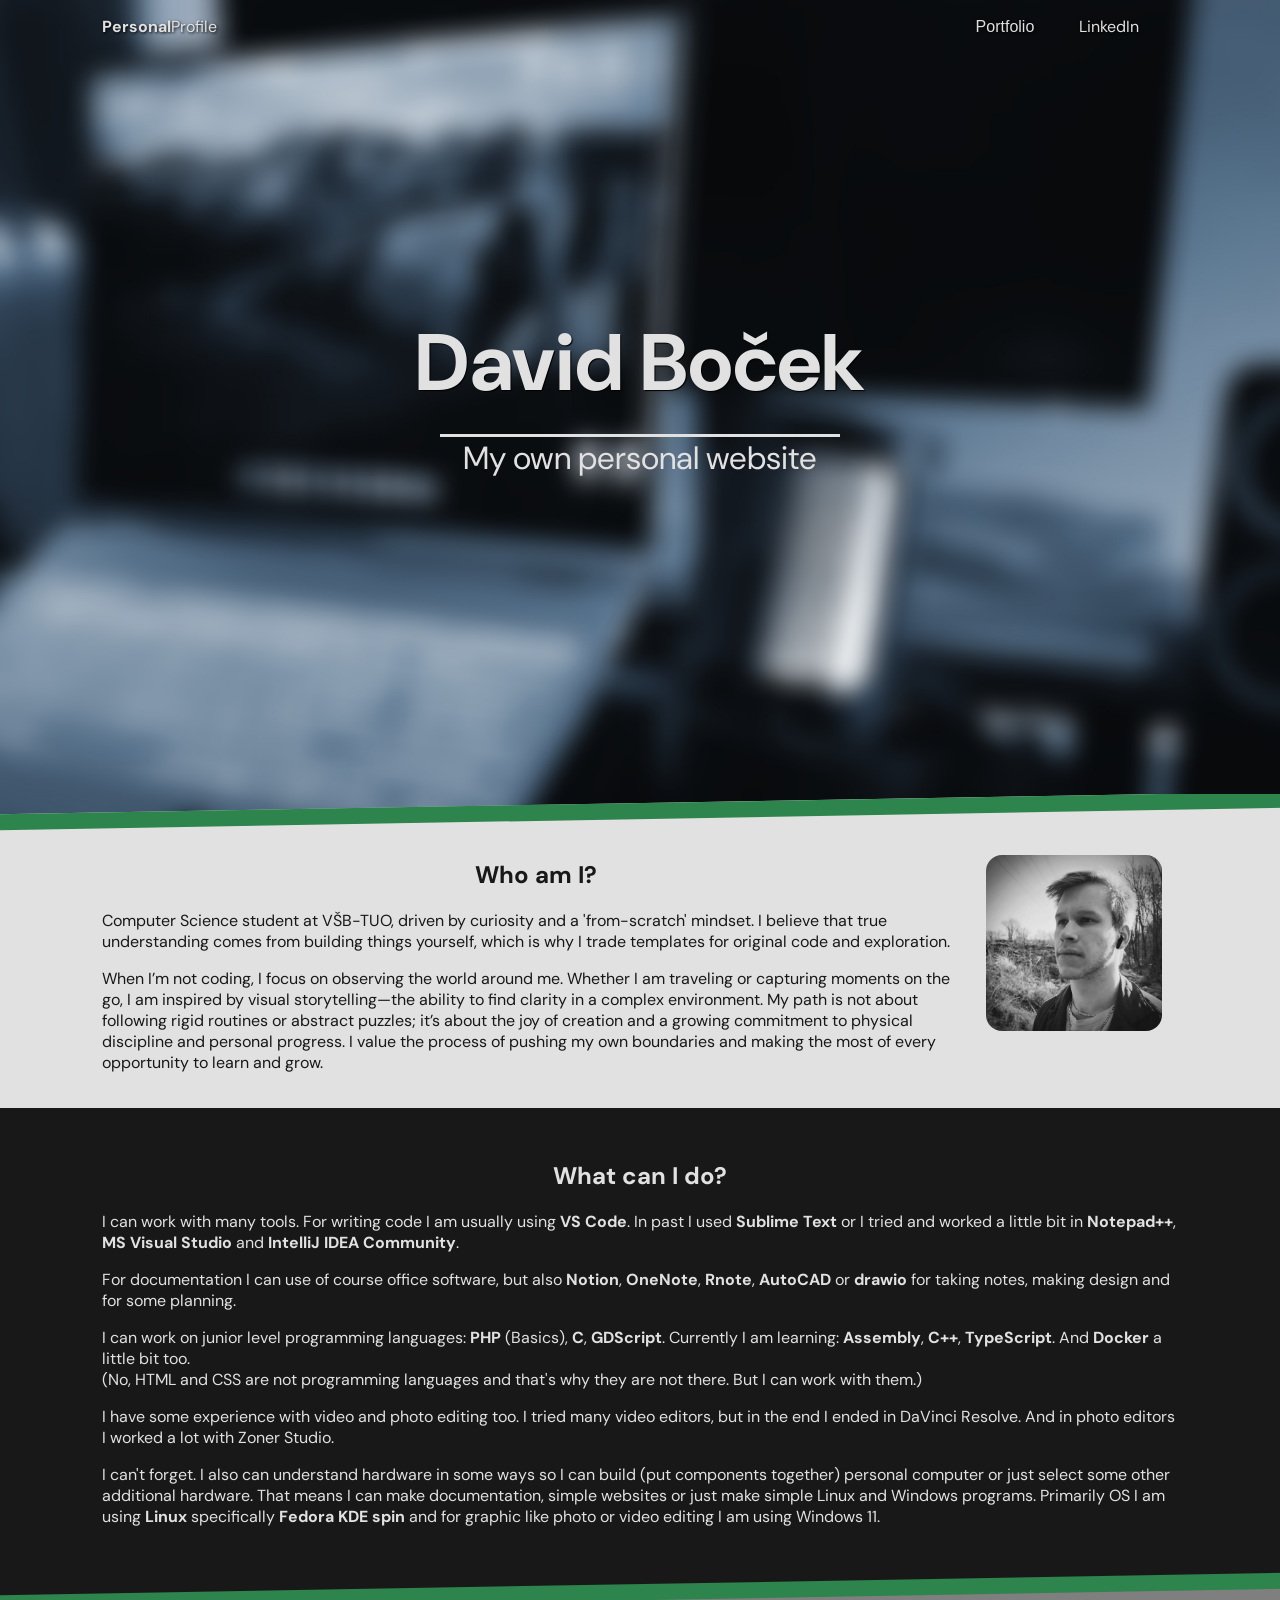
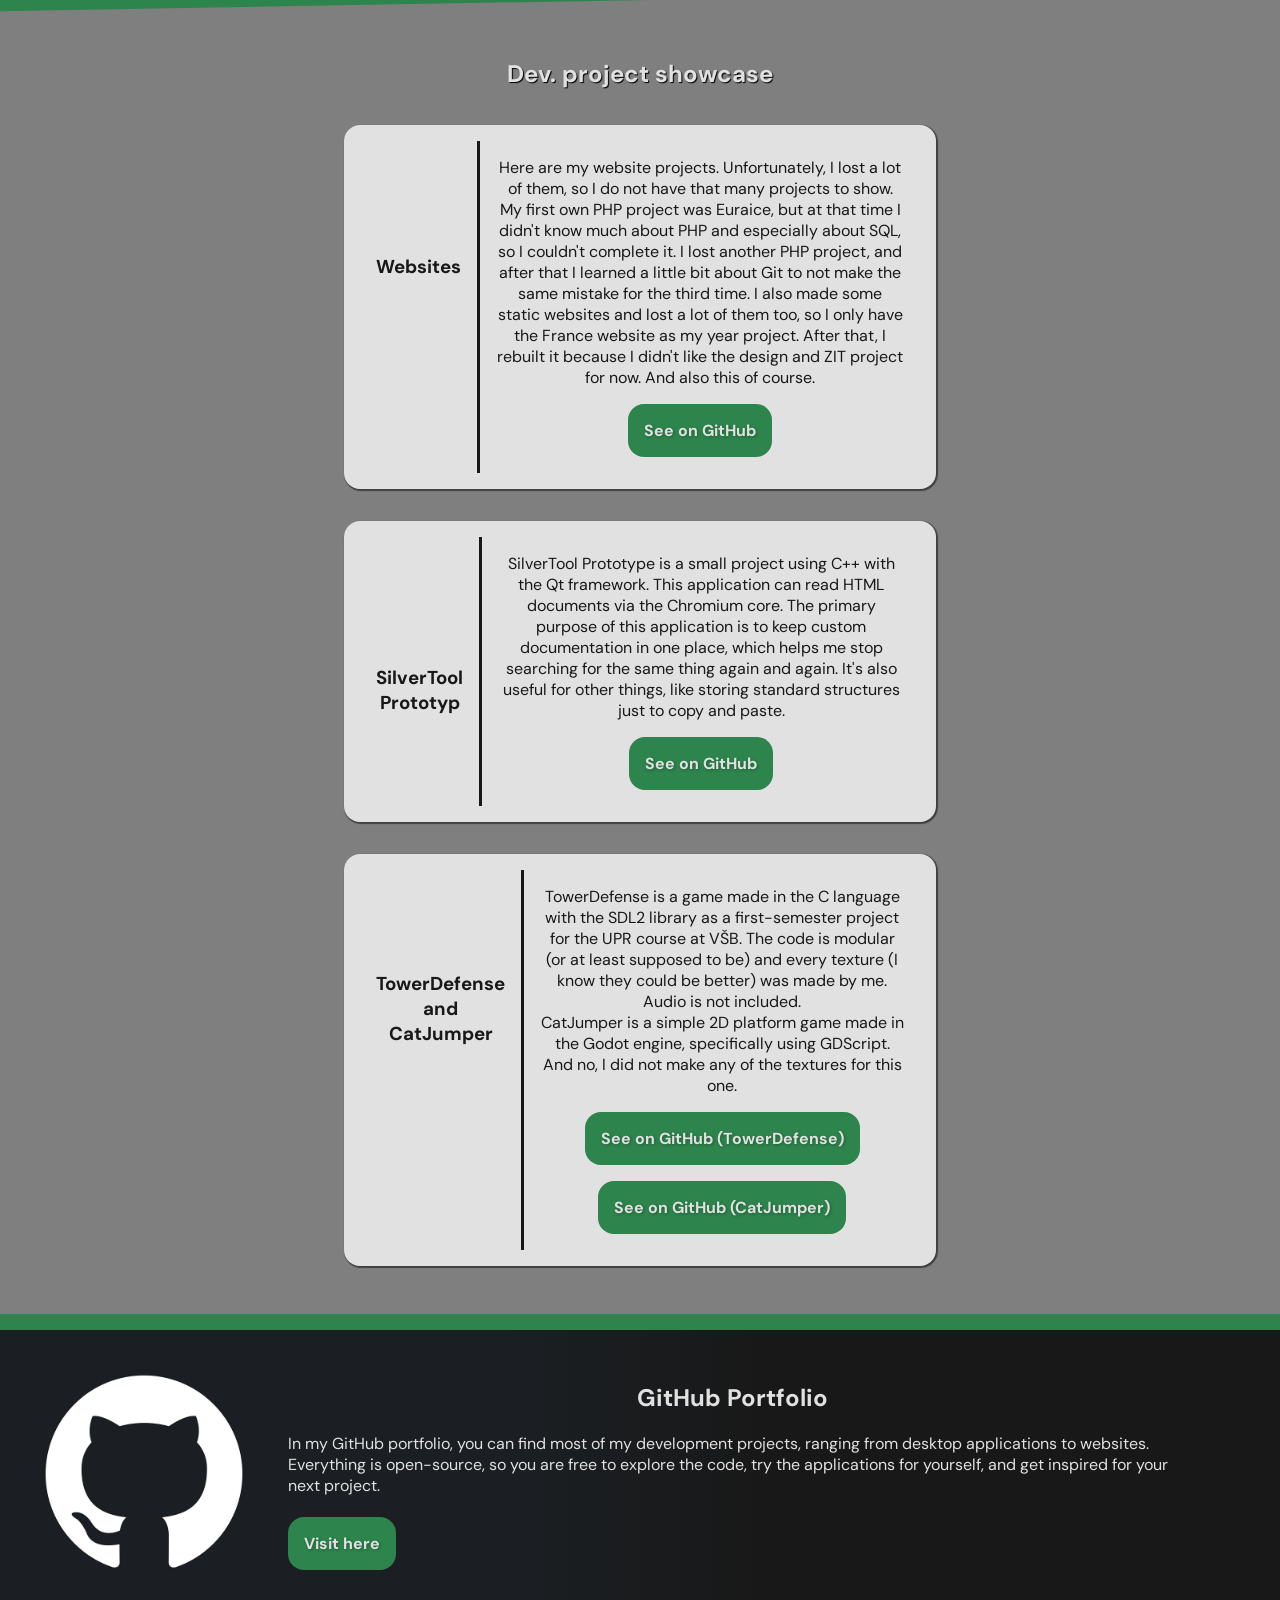
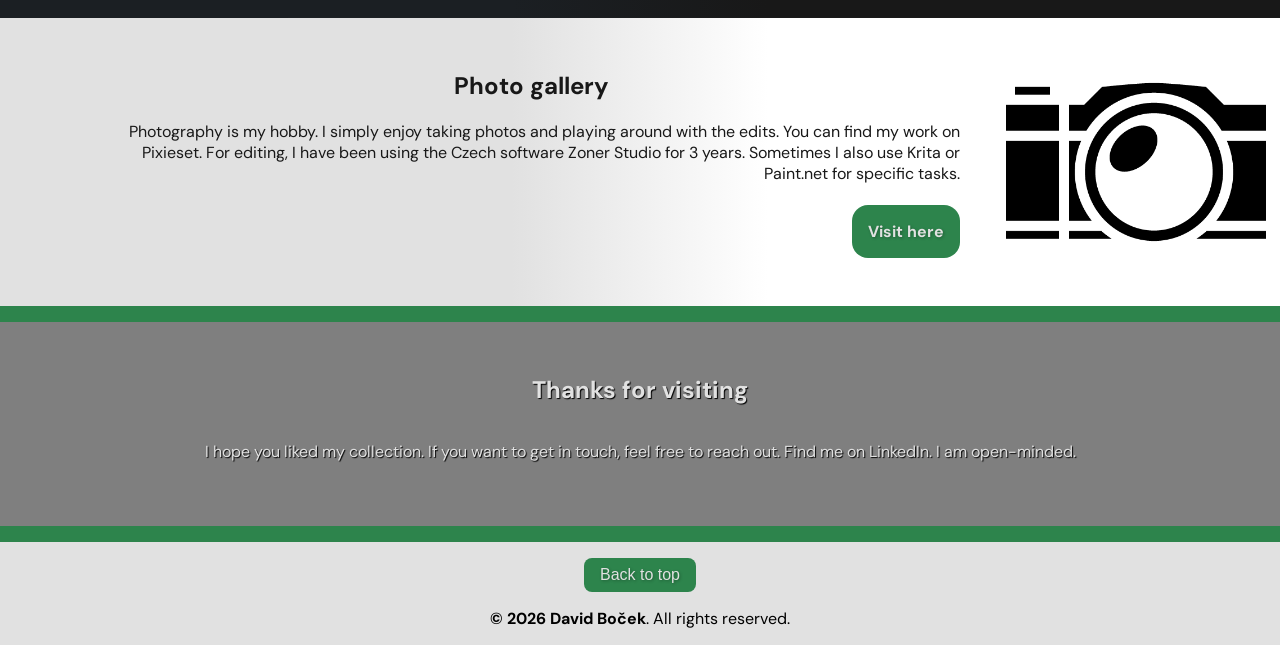
==== index.html @ ba30e58d "Update HTML structure and enhance CSS styles for improved layout and accessibility" ====
<!DOCTYPE html>
<html lang="en-US">
<head>
  <!-- Meta tags - primary website functionals -->
  <meta charset="UTF-8">
  <meta name="viewport" content="width=device-width, initial-scale=1.0, shrink-to-fit=no">
  <meta name="theme-color" content="#2d844c">
  <meta http-equiv="X-UA-Compatible" content="ie=edge">


  <!-- Meta tags - website informations -->
  <meta name="author" content="David Boček">
  <meta name="keywords" content="profile, personal profile, david boček">
  <meta name="description" content="My work, my interests, and my mindset. A personal space built outside the comfort zone. Everything you need to know is right here.">
  <meta property="og:url" content="https://cresilver.github.io/">
  <meta property="og:locale" content="en_US">
  <meta property="og:type" content="website">
  <meta property="og:description" content="My work, my interests, and my mindset. A personal space built outside the comfort zone. Everything you need to know is right here.">
  <meta property="twitter:card" content="summary_large_image">
  <meta property="twitter:description" content="My work, my interests, and my mindset. A personal space built outside the comfort zone. Everything you need to know is right here.">
  

  <!-- Linked codes -->
  <link rel="stylesheet" href="style.css">
  <link rel="stylesheet" href="header_footer.css">
  <link rel="preconnect" href="https://fonts.googleapis.com">
  <link rel="preconnect" href="https://fonts.gstatic.com" crossorigin>
  <link href="https://fonts.googleapis.com/css2?family=DM+Sans:ital,opsz,wght@0,9..40,100..1000;1,9..40,100..1000&display=swap" rel="stylesheet">
  
  <script src="script.js" defer></script>
  <link rel="icon" type="image/png" href="image/favicon.png" sizes="32x32"> 
  <meta property="og:image" content="https://cresilver.github.io/image/favicon.png">


  <!-- Title & name -->
  <title>Profile | David Boček</title>
  <meta property="og:title" content="Profile | David Boček">
  <meta property="og:site_name" content="David Boček">
  <meta property="twitter:title" content="Profile | David Boček">
</head>



<body>
  <img class="background" src="image/bc_01.jpg" alt="background" role="presentation">
  <header id="header">
    <span><b>Personal</b>Profile</span>
    <nav>
      <ul class="nav1">
        <li><button id="btn-list">Portfolio<noscript>(Please enable JavaScript for the full experience)</noscript></button></li>
        <li><a href="https://www.linkedin.com/in/david-bocek/" target="_blank" rel="noopener noreferrer">LinkedIn</a></li>
        <li></li>
    </ul>
      <ul class="nav2 notvissible" id="nav2">
        <li><a href="https://github.com/CreSilver" target="_blank" rel="noopener noreferrer">GitHub (Dev.)</a></li>
        <li><a href="https://silverko.pixieset.com/" target="_blank" rel="noopener noreferrer">Pixieset (Photo)</a></li>
      </ul>
    </nav>
  </header>



  <main>
    <section class="MainSection" id="textSize">
      <h1>David Boček</h1>
      <div class="MainSection-space"></div>
      <div class="MainSection-text">My own personal website</div>
    </section>


    <section class="SecondSection">
      <div class="line-green"></div>
      <div class="line-white-rotate"></div>
      <article class="art-light">
        <div>
          <h2>Who am I?</h2>
          <p>
            Computer Science student at VŠB-TUO, driven by curiosity and a 'from-scratch' mindset. I believe that true understanding comes from building things yourself, which is why I trade templates for original code and exploration.
          </p>
          <p>
            When I’m not coding, I focus on observing the world around me. Whether I am traveling or capturing moments on the go, I am inspired by visual storytelling—the ability to find clarity in a complex environment. My path is not about following rigid routines or abstract puzzles; it’s about the joy of creation and a growing commitment to physical discipline and personal progress. I value the process of pushing my own boundaries and making the most of every opportunity to learn and grow.
          </p>
        </div>
        <img src="image/profil_final_grey2.webp" alt="profile picture">
      </article>


      <article class="art-dark">
        <h2>What can I do?</h2>
        <p>
          I can work with many tools. 
          For writing code I am usually using <strong>VS Code</strong>.
          In past I used <strong>Sublime Text</strong> or I tried and worked a little bit in <strong>Notepad++</strong>, <strong>MS Visual Studio</strong> and <strong>IntelliJ IDEA Community</strong>.
        </p>
        <p>
          For documentation I can use of course office software, but also <strong>Notion</strong>, <strong>OneNote</strong>, <strong>Rnote</strong>, <strong>AutoCAD</strong> or <strong>drawio</strong> for taking notes, making design and for some planning.
        </p>
        <p>
          I can work on junior level programming languages: <strong>PHP</strong> (Basics), <strong>C</strong>, <strong>GDScript</strong>.
          Currently I am learning: <strong>Assembly</strong>, <strong>C++</strong>, <strong>TypeScript</strong>.
          And <strong>Docker</strong> a little bit too.
          <br>(No, HTML and CSS are not programming languages and that's why they are not there. But I can work with them.)
        </p>
        <p>
          I have some experience with video and photo editing too.
          I tried many video editors, but in the end I ended in DaVinci Resolve.
          And in photo editors I worked a lot with Zoner Studio.
        </p>
        <p>
          I can't forget. I also can understand hardware in some ways so I can build (put components together) personal computer or just select some other additional hardware.
          That means I can make documentation, simple websites or just make simple Linux and Windows programs.
          Primarily OS I am using <strong>Linux</strong> specifically <strong>Fedora KDE spin</strong> and for graphic like photo or video editing I am using Windows 11. 
        </p>
      </article>
      <div class="line-dark-rotate"></div>
      <div class="line-green2"></div>


      <article class="art-empty" style="padding-top: 4rem;">
        <h2>Dev. project showcase</h2>

        <div class="space-for-container">
          <div class="container">
            <h3>Websites</h3>
            <div class="cont-divider"></div>
            <div class="cont-text">
              <p>
                Here are my website projects. 
                Unfortunately, I lost a lot of them, so I do not have that many projects to show. 
                My first own PHP project was Euraice, but at that time I didn't know much about PHP and especially about SQL, so I couldn't complete it. 
                I lost another PHP project, and after that I learned a little bit about Git to not make the same mistake for the third time. 
                I also made some static websites and lost a lot of them too, so I only have the France website as my year project. After that, I rebuilt it because I didn't like the design and ZIT project for now. 
                And also this of course.
                <div><b><a href="https://github.com/CreSilver/Web-portfolio">See&nbsp;on&nbsp;GitHub</a></b></div>
              </p>
            </div>
          </div>


          <div class="container">
            <h3>SilverTool Prototyp</h3>
            <div class="cont-divider"></div>
            <div class="cont-text">
              <p>
                SilverTool Prototype is a small project using C++ with the Qt framework. 
                This application can read HTML documents via the Chromium core. 
                The primary purpose of this application is to keep custom documentation in one place, which helps me stop searching for the same thing again and again. 
                It's also useful for other things, like storing standard structures just to copy and paste.
                <div><b><a href="https://github.com/CreSilver/SilTool">See&nbsp;on&nbsp;GitHub</a></b></div>
              </p>
            </div>
          </div>


          <div class="container">
            <h3>TowerDefense and CatJumper</h3>
            <div class="cont-divider"></div>
            <div class="cont-text">
              <p>
                TowerDefense is a game made in the C language with the SDL2 library as a first-semester project for the UPR course at VŠB. 
                The code is modular (or at least supposed to be) and every texture (I know they could be better) was made by me. Audio is not included.
                <br>
                CatJumper is a simple 2D platform game made in the Godot engine, specifically using GDScript. 
                And no, I did not make any of the textures for this one.
                <br>
                <b><div><a href="https://github.com/CreSilver/TowerDefence-C">See&nbsp;on&nbsp;GitHub&nbsp;(TowerDefense)</a></b></div>
                <div style="margin-top: 3rem;"><b><a href="https://github.com/CreSilver/cat-jumper">See&nbsp;on&nbsp;GitHub&nbsp;(CatJumper)</a></b></div>
              </p>
            </div>
          </div>

        </div>
      </article>

      <div class="line-green-nonerotate"></div>
      <article class="github_art">
        <h2>GitHub Portfolio</h2>
        <p>
          In my GitHub portfolio, you can find most of my development projects, ranging from desktop applications to websites. 
          Everything is open-source, so you are free to explore the code, try the applications for yourself, and get inspired for your next project.
        </p>
        <br><a href="https://github.com/CreSilver" target="_blank" rel="noopener noreferrer">Visit here</a>
      </article>


      <article class="galery">
        <h2>Photo gallery</h2>
        <p>
          Photography is my hobby. 
          I simply enjoy taking photos and playing around with the edits. 
          You can find my work on Pixieset. 
          For editing, I have been using the Czech software Zoner Studio for <span id="Zoner-years">(since 2023)</span> years. 
          <noscript>(Please enable JavaScript for the full experience)</noscript>
          Sometimes I also use Krita or Paint.net for specific tasks.
        </p>
        <br><a href="https://silverko.pixieset.com/" target="_blank" rel="noopener noreferrer">Visit here</a>
      </article>
      <div class="line-green-nonerotate"></div>


      <article class="art-empty" style="padding-bottom: 3rem;">
        <h2>Thanks for visiting</h2>
        <p style="text-shadow: 1px 1px 1px black;">I hope you liked my collection. If you want to get in touch, feel free to reach out. Find me on LinkedIn. I am open-minded.</p>
      </article>
    </section>
  </main>



  <footer>
    <div class="line-green-nonerotate"></div>
    <p><button id="backtotop">Back to top</button><noscript>(Please enable JavaScript for the full experience)</noscript></p>
    <p>
      <strong>&copy; <span id="year">2026</span> David Boček</strong>. All rights reserved.
      <noscript>(Please enable JavaScript for the full experience)</noscript>
    </p>
  </footer>
</body>
</html>
---- style.css ----
html {scroll-behavior: smooth;}
body{
    display: flex;
    flex-direction: column;
    font-family: "DM Sans", sans-serif;
    font-optical-sizing: auto;
    font-style: normal;
    min-height: 100vh;
    margin: 0;
}
.background{
    z-index: -100;
    position: fixed;
    width: 100vw;
    height: 100vh;
    object-fit: cover;
}
button{cursor: pointer;}




/* Main */
h1{text-shadow: 1px 1px 1px black;}
.SecondSection{margin-top: 35vh;}
section h2{text-align: center;}
section{
    position: relative;
    overflow: hidden;
}



.MainSection{
    z-index: -99;
    text-align: center;
    color: rgb(225, 225, 225);
    margin-top: 15%;
    margin-left: 50%;
    transform:translateY(-50%);
    transform:translateX(-50%);
}
.MainSection h1{font-size: 5rem;}
.MainSection .MainSection-text{font-size: 2rem;}
.MainSection .MainSection-space{
    height: 0.2rem;
    width: 25rem;
    background-color: rgb(225, 225, 225);
    margin: -3rem 0 0 50%;
    transform:translateX(-50%);
}




.space-for-container{
    display: flex;
    flex-wrap: wrap;
    justify-content:center;
}
.art-empty{
    display: flex;
    flex-direction: column;
    background-color: rgba(0, 0, 0, 0.5);
    padding: 2rem 8vw 2rem 8vw;
    color: rgb(225, 225, 225);
    text-align: center;
    z-index: -2;
}
.art-empty h2{color:rgb(225, 225, 225);text-shadow: 1px 1px 1px black;}
.art-empty .container{
    display: flex;
    border-radius: 1rem;
    background: rgb(225, 225, 225);
    color: rgb(24, 24, 24);
    max-width: 35rem;
    padding: 1rem;
    margin: 1rem 1rem 1rem 1rem; 
    box-shadow: 1px 1px 1px 1px rgb(65, 65, 65);
    transition: all 0.3s;
}
.art-empty .container:hover{
    transform: scale(1.05);
    box-shadow: 4px 4px 4px 4px rgb(35, 35, 35);
}
.art-empty .cont-text{padding: 1rem;}
.art-empty .cont-text p{margin: 0 0 1rem 0;}
.art-empty .cont-text div{margin: 2rem 0 0 0;}
.art-empty h3{
    padding: 1rem;
    margin-top: 25%;
    transform:translateY(-25%);
}
.container a{
    text-decoration: none;
    color: rgb(225, 225, 225);
    border-radius: 1rem;
    background: #2d844c;
    padding: 1rem;
    transition: all 0.3s;
    text-shadow: 1px 1px 3px rgba(0, 0, 0, 0.3);
}
.container a:hover{
    background: rgb(24, 24, 24);
}




.art-light{
    background: rgb(225, 225, 225);
    color: rgb(24, 24, 24);
    padding: 1.2rem 8vw 1.2rem 8vw;
    margin-top: 2vw;
}
.art-light img{
    z-index: 11;
    border-radius: 2rem;
    padding: 1rem 1rem 1rem 1rem;
}
.art-dark{
    background: rgb(24, 24, 24);
    color: rgb(225, 225, 225);
    padding: 2rem 8vw 2rem 8vw;
}




.line-green{
    overflow: hidden;
    position: absolute;
    z-index: 1;
    width: 130vw;
    margin-left: -1rem;
    margin-top: 0.5vw;
    height: 1rem;
    background: #2d844c;;
    rotate: -1deg;
}
.line-green2{
    overflow: hidden;
    position: absolute;
    z-index: 1;
    width: 130vw;
    margin-left: -1rem;
    margin-top: 0.5vw;
    height: 1rem;
    background: #2d844c;
    rotate: -1deg;
}
.line-white-rotate{
    overflow: hidden;
    position: absolute;
    z-index: -1;
    width: 130vw;
    margin-left: -1rem;
    margin-top: 0.5vw;
    height: 3vw;
    background: rgb(225, 225, 225);
    rotate: -1deg;
}
.line-dark-rotate{
    background: #313131;
    overflow: hidden;
    position: absolute;
    z-index: -1;
    width: 130vw;
    margin-left: -1rem;
    margin-top: -2.2vw;
    height: 3vw;
    rotate: -1deg;
}
.line-green-nonerotate{
    height: 1rem;
    width: 100%;
    background: #2d844c;
}




.github_art{color: rgb(225, 225, 225);}
.github_art a{
    color: rgb(225, 225, 225);
    font-weight: 700;
    text-shadow: 1px 1px 3px rgba(0, 0, 0, 0.3);
    text-decoration: none;
    border-radius: 1rem;
    padding: 1rem;
    background: #2d844c;
    transition: all 0.3s;
}
.github_art a:hover{
    color: rgb(24, 24, 24);
    background: rgb(225, 225, 225);
}
.galery{
    color: rgb(24, 24, 24);
    text-align: right;
    }
.galery a{
    color: rgb(225, 225, 225);
    font-weight: 700;
    text-shadow: 1px 1px 3px rgba(0, 0, 0, 0.3);
    text-decoration: none;
    border-radius: 1rem;
    padding: 1rem;
    background: #2d844c;
    transition: all 0.3s;
}
.galery a:hover{
    background: rgb(24, 24, 24);
}





/* pc/mobile */
@media(min-width:957px){
    .galery{
        padding: 2rem 20rem 4rem 8vw;
        background: url(image/photo-camera-3146818425.png), -webkit-linear-gradient(180deg, #ffffff 40%, rgb(225, 225, 225) 60%), linear-gradient(270deg, #ffffff 40%, rgb(225, 225, 225) 60%);
        background-size:contain;
        background-position: right;
        background-repeat: no-repeat;
    }
    .github_art{
        padding: 2rem 8vw 4rem 18rem;
        background: url(image/github_PNG40-1417037603.png), -webkit-linear-gradient(0deg, #1b1f23 40%, rgb(24, 24, 24) 60%), linear-gradient(90deg, #1b1f23 40%, rgb(24, 24, 24) 60%);
        background-size:contain;
        background-position: left;
        background-repeat: no-repeat;        
    }
}
@media(min-width:600px){
    .art-light{display: flex;}
    .art-light img{max-height: 11rem;}
    .art-empty .cont-divider{
        min-width: 0.2rem;
        background: rgb(24, 24, 24);
    }
}


@media(max-width:958px){
    .galery{
        padding: 2rem 8vw 4rem 8vw;
        background: -webkit-linear-gradient(180deg, #ffffff 40%, rgb(225, 225, 225) 60%), linear-gradient(270deg, #ffffff 40%, rgb(225, 225, 225) 60%);;
    }
    .github_art{
        padding: 2rem 8vw 4rem 8vw;
        background: -webkit-linear-gradient(0deg, #1b1f23 40%, rgb(24, 24, 24) 60%), linear-gradient(90deg, #1b1f23 40%, rgb(24, 24, 24) 60%);;
    }
}
@media(max-width:601px){
    .art-light img{
        margin-left: 50%;
        transform: translateX(-50%);
        max-width: 80vw;
    }
    .MainSection h1{font-size: 4rem;}
    .art-empty .container{
        flex-direction: column;
        text-align: center;
    }
    .art-empty .cont-divider{
        height: 0.2rem;
        width: 50%;
        margin-left: 50%;
        margin-top: -0.5rem;
        transform: translateX(-50%);
        background: rgb(24, 24, 24);
    }
    .art-empty h3{
        margin-top: 1rem;
        transform:translateY(0%);
    }
    .art-empty .container .cont-text{margin-top: 1rem;}
}
---- header_footer.css ----
header{
    display: flex;
    justify-content: space-between;
    z-index: 100;
    padding: 0 8vw 0 8vw;
    text-shadow: 1px 1px 3px black;
    transition: all 0.3s;
}
header span{margin-top: 1rem;color:rgb(225, 225, 225)}
header .nav1{
    overflow: hidden;
    list-style: none;
    display: flex;
    justify-content: space-between;
    min-width: 13rem;
    max-width: 13rem;
}
header .nav1 li a{
    text-decoration: none;
    text-align: right;
    color: rgb(225, 225, 225);
    filter: none;
}
header .nav1 li button{
    background: none;
    text-shadow: 1px 1px 3px black;
    font-size: 1rem;
    border: none;
    text-decoration: none;
    text-align: right;
    color: rgb(225, 225, 225);
    filter: none;
}
header .nav1 li {transition: all 0.3s;}
header .nav1 li:hover{transform: scale(1.3);font-weight: 700;}
header .nav1 li:hover button{font-weight: 700;}


header .nav2{
    overflow: hidden;
    background: rgb(225, 225, 225);
    list-style: none;
    position: absolute;
    display: flex;
    flex-direction: column;
    justify-content: center;
    border-radius: 1rem;
    box-shadow: 2px 2px 2px black;
    border: 2px solid #2d844c;
    transition: all 0.3s;
    transform: scale(1.2) translateX(-1.5rem) translateY(1rem);
}
header .nav2 li{
    margin: 0.5rem 0 0 -50%;
    transform: translateX(34%);
    padding: 1.5rem 1rem 2rem 1rem;
    width: 100%;
}
header .nav2 li a{
    text-decoration: none;
    text-align: center;
    color: rgb(225, 225, 225);
    padding: 1rem 1rem 1rem 1rem;
    border-radius: 1rem;
    text-shadow: 1px 1px 3px rgba(0, 0, 0, 0.3);
    background:#2d844c;
    font-weight: 700;
    transition: all 0.3s;
}
header .nav2 li:hover a{background: rgb(24, 24, 24);}
.vissible{visibility:visible;opacity: 100;}
.notvissible{visibility: hidden;opacity: 0;}


.scrl-header{
    width: 84%;
    position: fixed;
    display: flex;
    justify-content: space-between;
    background: rgb(225, 225, 225);
    padding-top: 0.5rem;
    padding-bottom: 0.5rem;
    box-shadow: 2px 2px 2px black;
    text-shadow: 0px 0px 0px white;
}
.scrl-header span{color:rgb(24, 24, 24)}
.scrl-header .nav1 li a{
    color: rgb(24, 24, 24);
}
.scrl-header .nav1 li button{
    color: rgb(24, 24, 24);
    text-shadow: 0px 0px 0px white;
    margin-top: -0.5rem;
}
.header-hidden {
    transform: translateY(-100%);
}




main{flex: 1;}




footer{
    text-align: center;
    background-color: rgb(225, 225, 225);
    width: 100vw;
}
#backtotop{
    text-decoration: none;
    text-align: center;
    color: rgb(225, 225, 225);
    padding: 0.5rem 1rem 0.5rem 1rem;
    border: 0;
    border-radius: 1rem;
    text-shadow: 1px 1px 3px rgba(0, 0, 0, 0.3);
    background:#2d844c;
    transition: all 0.3s;
}
#backtotop{
    font-size: 1rem;
    text-decoration: none;
    text-align: center;
    color: rgb(225, 225, 225);
    padding: 0.5rem 1rem 0.5rem 1rem;
    border: 0;
    border-radius: 0.5rem;
    text-shadow: 1px 1px 3px rgba(0, 0, 0, 0.3);
    background:#2d844c;
    transition: all 0.3s;
}
#backtotop:hover{background: rgb(24, 24, 24);}
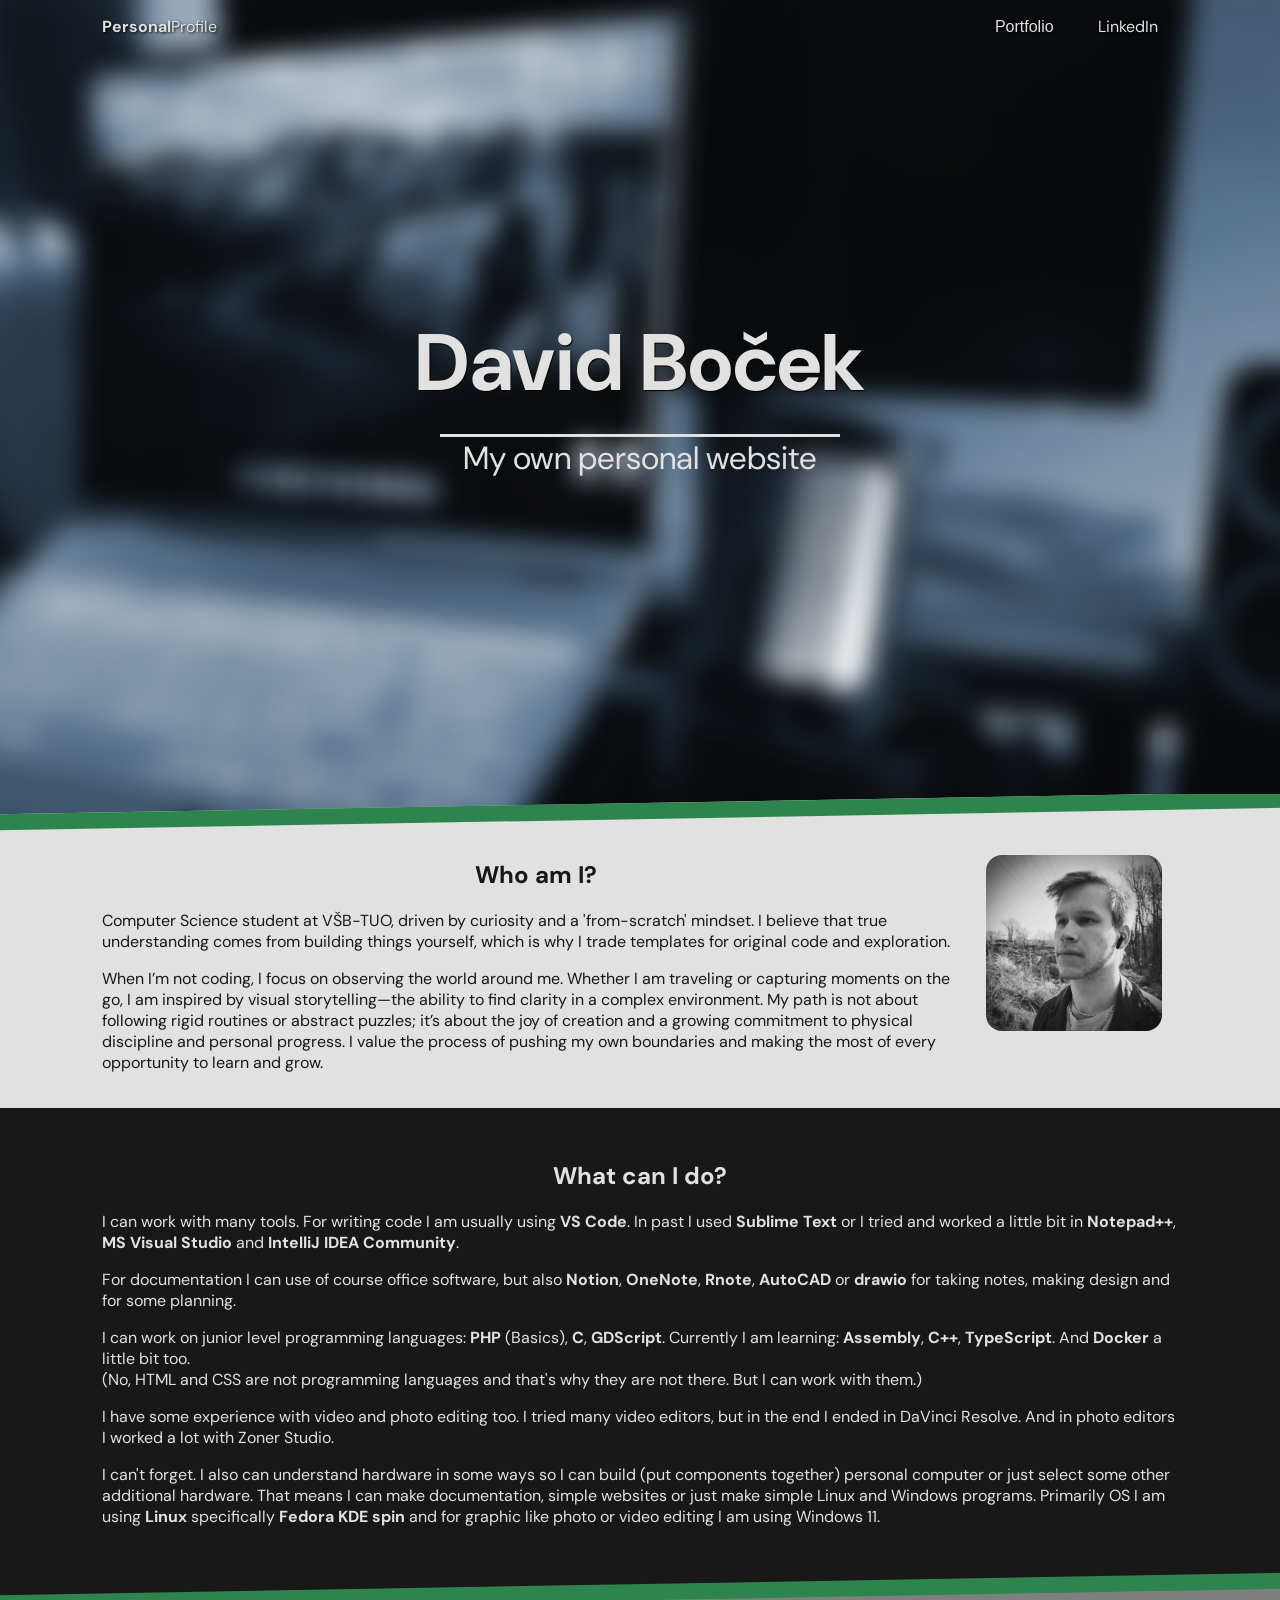
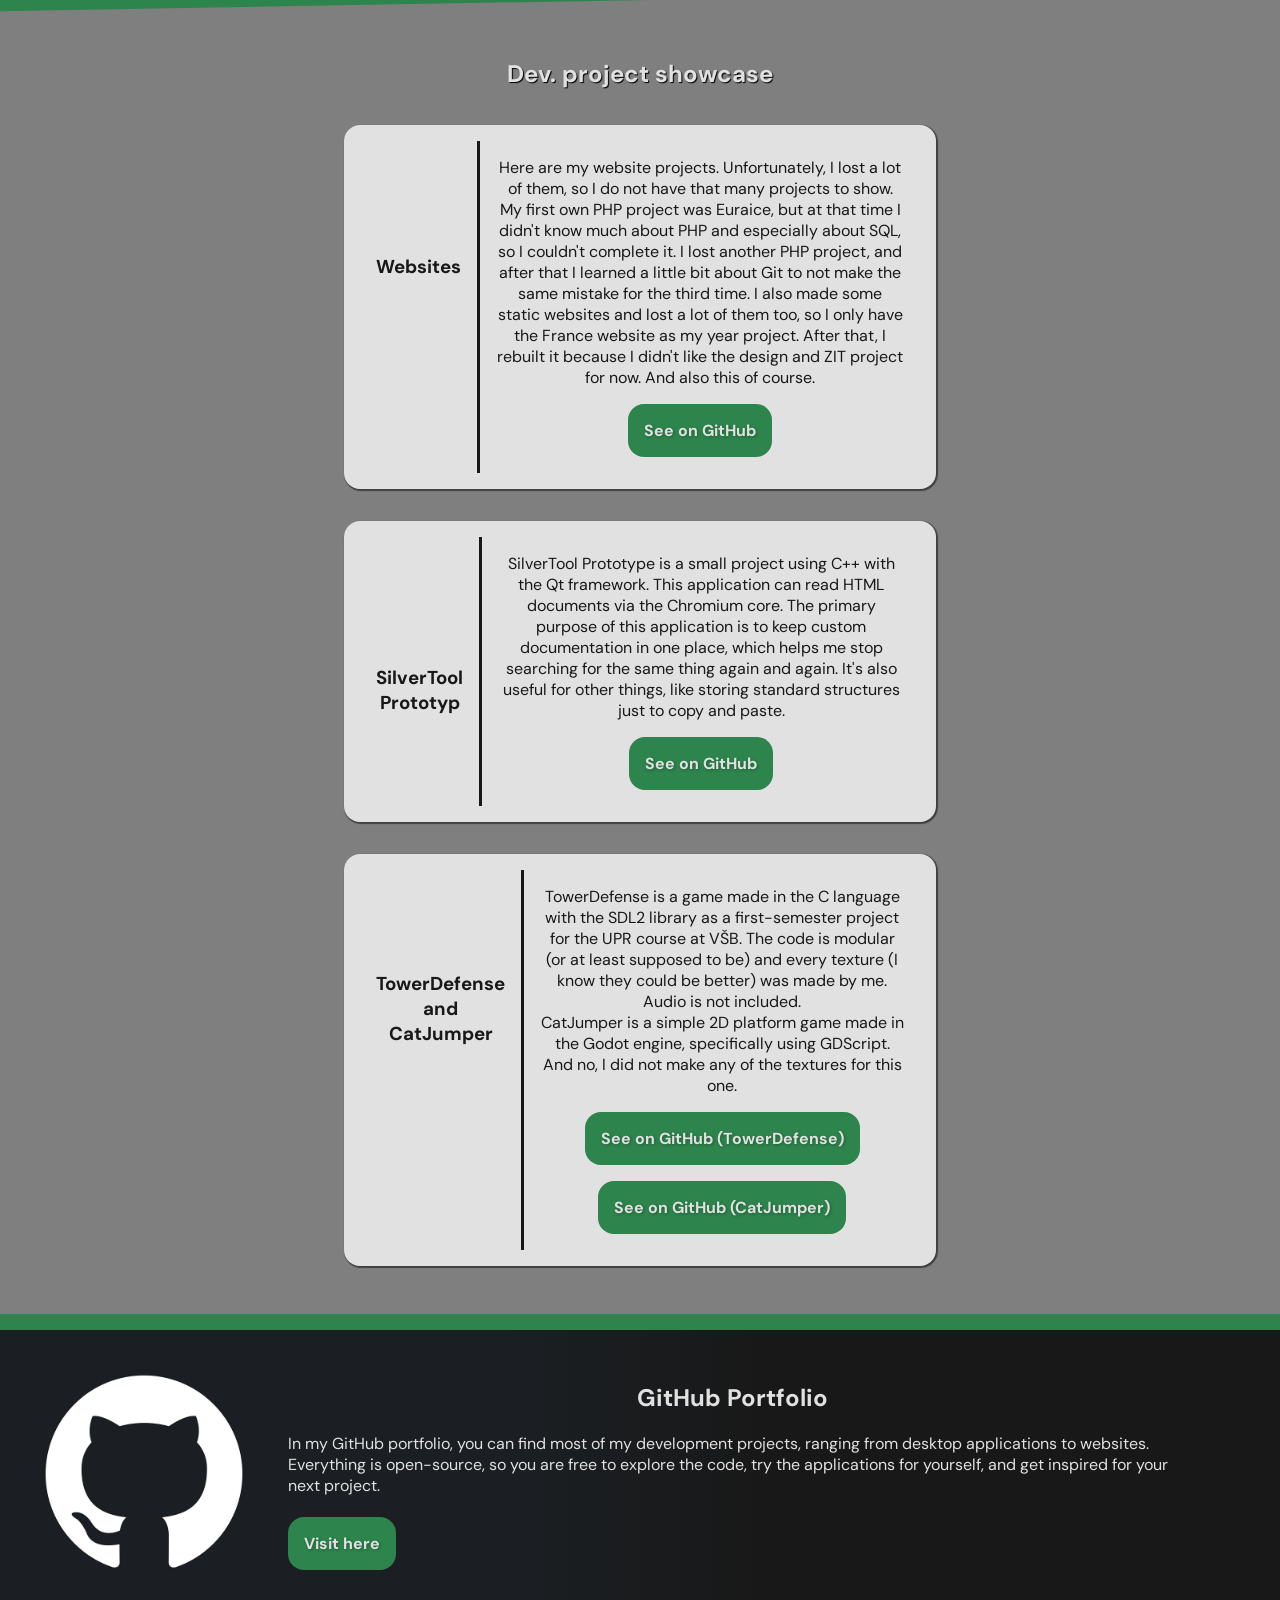
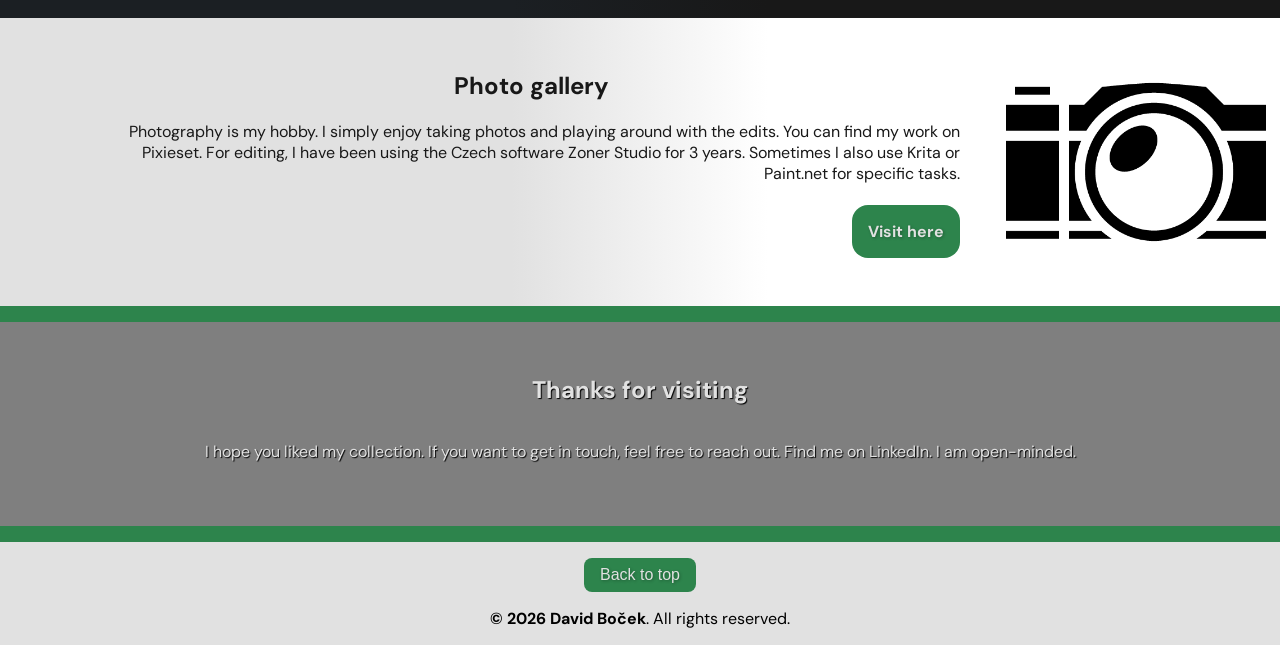
==== commit 1b65cf5b: "Improving web functionality" ====
--- a/index.html
+++ b/index.html
@@ -49,7 +49,6 @@
       <ul class="nav1">
         <li><button id="btn-list">Portfolio<noscript>(Please enable JavaScript for the full experience)</noscript></button></li>
         <li><a href="https://www.linkedin.com/in/david-bocek/" target="_blank" rel="noopener noreferrer">LinkedIn</a></li>
-        <li></li>
     </ul>
       <ul class="nav2 notvissible" id="nav2">
         <li><a href="https://github.com/CreSilver" target="_blank" rel="noopener noreferrer">GitHub (Dev.)</a></li>
@@ -116,7 +115,7 @@
       <div class="line-green2"></div>
 
 
-      <article class="art-empty" style="padding-top: 4rem;">
+      <article class="art-empty art-empty-padd4t">
         <h2>Dev. project showcase</h2>
 
         <div class="space-for-container">
@@ -131,7 +130,7 @@
                 I lost another PHP project, and after that I learned a little bit about Git to not make the same mistake for the third time. 
                 I also made some static websites and lost a lot of them too, so I only have the France website as my year project. After that, I rebuilt it because I didn't like the design and ZIT project for now. 
                 And also this of course.
-                <div><b><a href="https://github.com/CreSilver/Web-portfolio">See&nbsp;on&nbsp;GitHub</a></b></div>
+                <div><b><a href="https://github.com/CreSilver/Web-portfolio" target="_blank">See&nbsp;on&nbsp;GitHub</a></b></div>
               </p>
             </div>
           </div>
@@ -146,7 +145,7 @@
                 This application can read HTML documents via the Chromium core. 
                 The primary purpose of this application is to keep custom documentation in one place, which helps me stop searching for the same thing again and again. 
                 It's also useful for other things, like storing standard structures just to copy and paste.
-                <div><b><a href="https://github.com/CreSilver/SilTool">See&nbsp;on&nbsp;GitHub</a></b></div>
+                <div><b><a href="https://github.com/CreSilver/SilTool" target="_blank">See&nbsp;on&nbsp;GitHub</a></b></div>
               </p>
             </div>
           </div>
@@ -163,8 +162,8 @@
                 CatJumper is a simple 2D platform game made in the Godot engine, specifically using GDScript. 
                 And no, I did not make any of the textures for this one.
                 <br>
-                <b><div><a href="https://github.com/CreSilver/TowerDefence-C">See&nbsp;on&nbsp;GitHub&nbsp;(TowerDefense)</a></b></div>
-                <div style="margin-top: 3rem;"><b><a href="https://github.com/CreSilver/cat-jumper">See&nbsp;on&nbsp;GitHub&nbsp;(CatJumper)</a></b></div>
+                <b><div><a href="https://github.com/CreSilver/TowerDefence-C" target="_blank">See&nbsp;on&nbsp;GitHub&nbsp;(TowerDefense)</a></b></div>
+                <div style="margin-top: 3rem;"><b><a href="https://github.com/CreSilver/cat-jumper" target="_blank">See&nbsp;on&nbsp;GitHub&nbsp;(CatJumper)</a></b></div>
               </p>
             </div>
           </div>
@@ -198,9 +197,9 @@
       <div class="line-green-nonerotate"></div>
 
 
-      <article class="art-empty" style="padding-bottom: 3rem;">
+      <article class="art-empty art-empty-padd3" >
         <h2>Thanks for visiting</h2>
-        <p style="text-shadow: 1px 1px 1px black;">I hope you liked my collection. If you want to get in touch, feel free to reach out. Find me on LinkedIn. I am open-minded.</p>
+        <p class="TextShadowBlack">I hope you liked my collection. If you want to get in touch, feel free to reach out. Find me on LinkedIn. I am open-minded.</p>
       </article>
     </section>
   </main>
--- a/style.css
+++ b/style.css
@@ -15,7 +15,6 @@
     height: 100vh;
     object-fit: cover;
 }
-button{cursor: pointer;}
 
 
 
@@ -24,6 +23,8 @@
 h1{text-shadow: 1px 1px 1px black;}
 .SecondSection{margin-top: 35vh;}
 section h2{text-align: center;}
+button{cursor: pointer;}
+.TextShadowBlack{text-shadow: 1px 1px 1px black;}
 section{
     position: relative;
     overflow: hidden;
@@ -62,11 +63,13 @@
     display: flex;
     flex-direction: column;
     background-color: rgba(0, 0, 0, 0.5);
-    padding: 2rem 8vw 2rem 8vw;
+    padding: 2rem 6.75vw 2rem 6.75vw;
     color: rgb(225, 225, 225);
     text-align: center;
     z-index: -2;
 }
+.art-empty-padd3{padding-bottom: 3rem;}
+.art-empty-padd4t{padding-top: 4rem;}
 .art-empty h2{color:rgb(225, 225, 225);text-shadow: 1px 1px 1px black;}
 .art-empty .container{
     display: flex;
--- a/header_footer.css
+++ b/header_footer.css
@@ -11,9 +11,8 @@
     overflow: hidden;
     list-style: none;
     display: flex;
-    justify-content: space-between;
+    justify-content: space-around;
     min-width: 13rem;
-    max-width: 13rem;
 }
 header .nav1 li a{
     text-decoration: none;
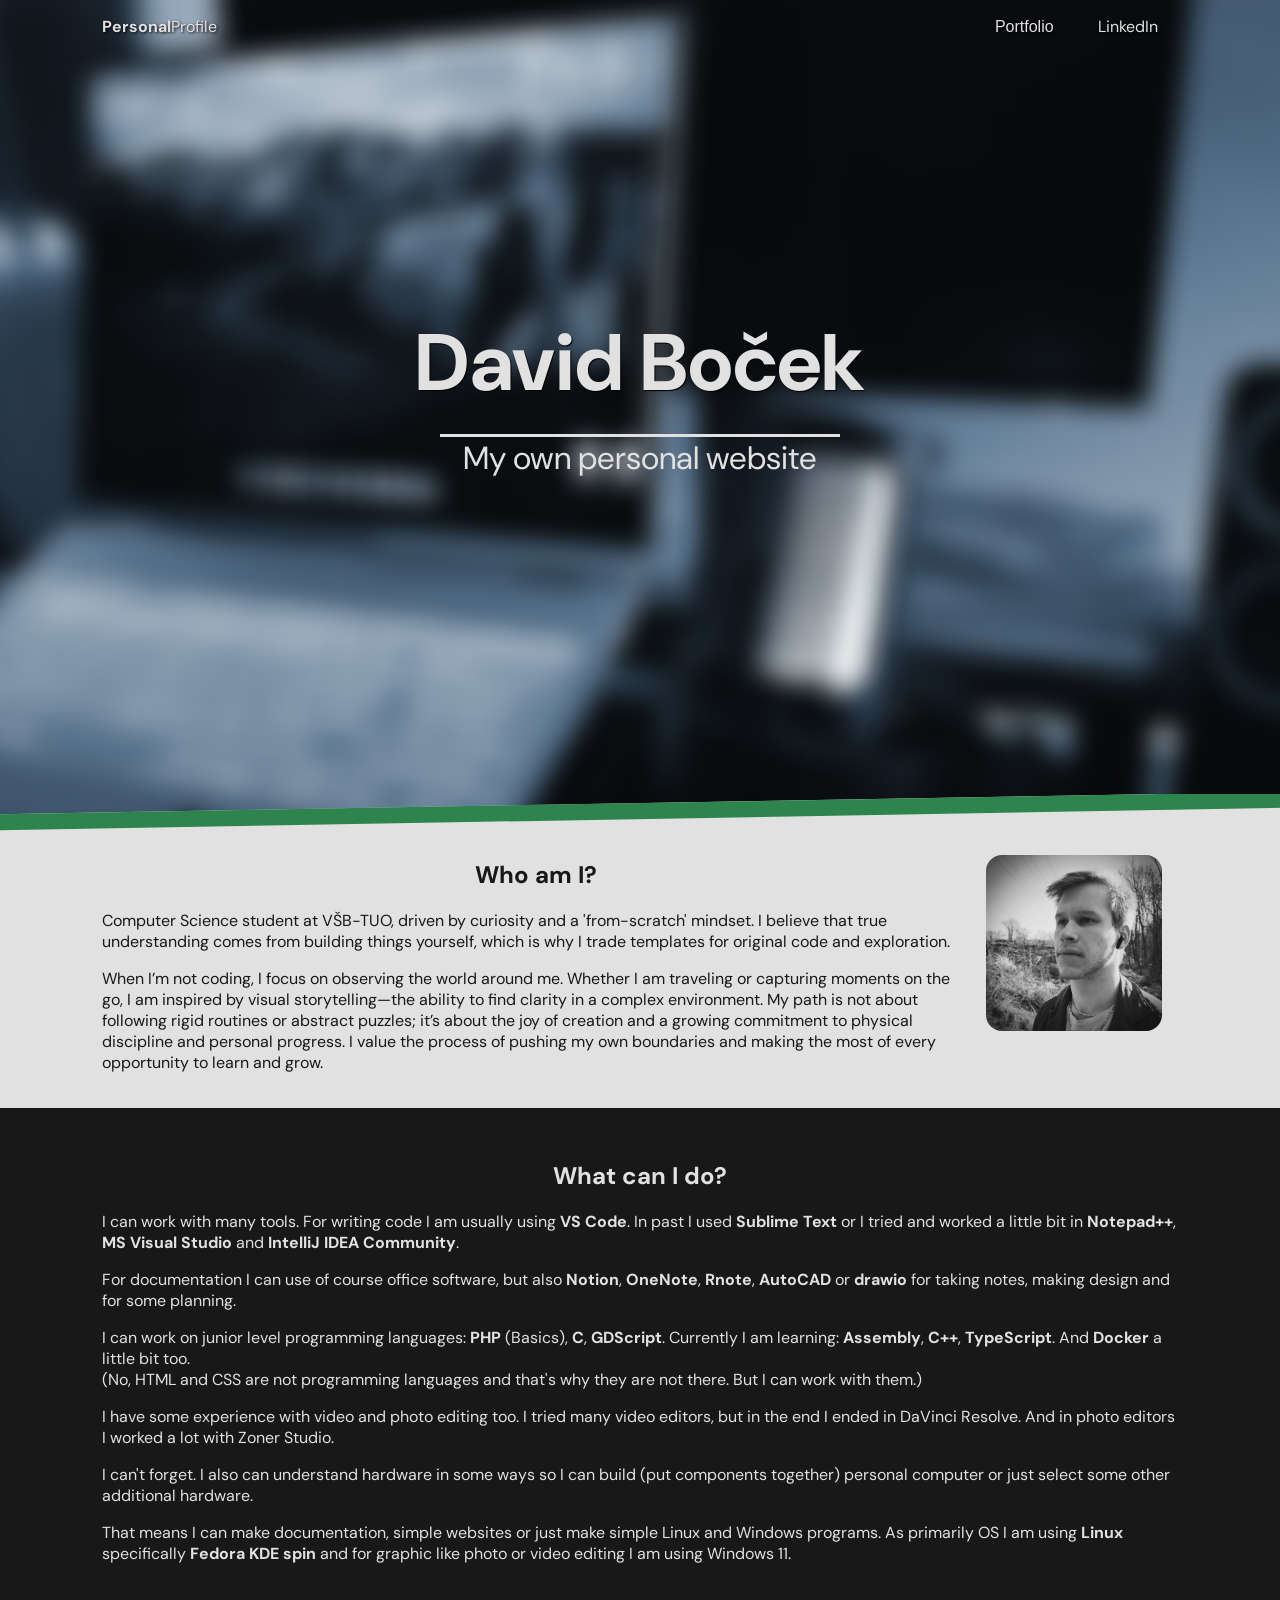
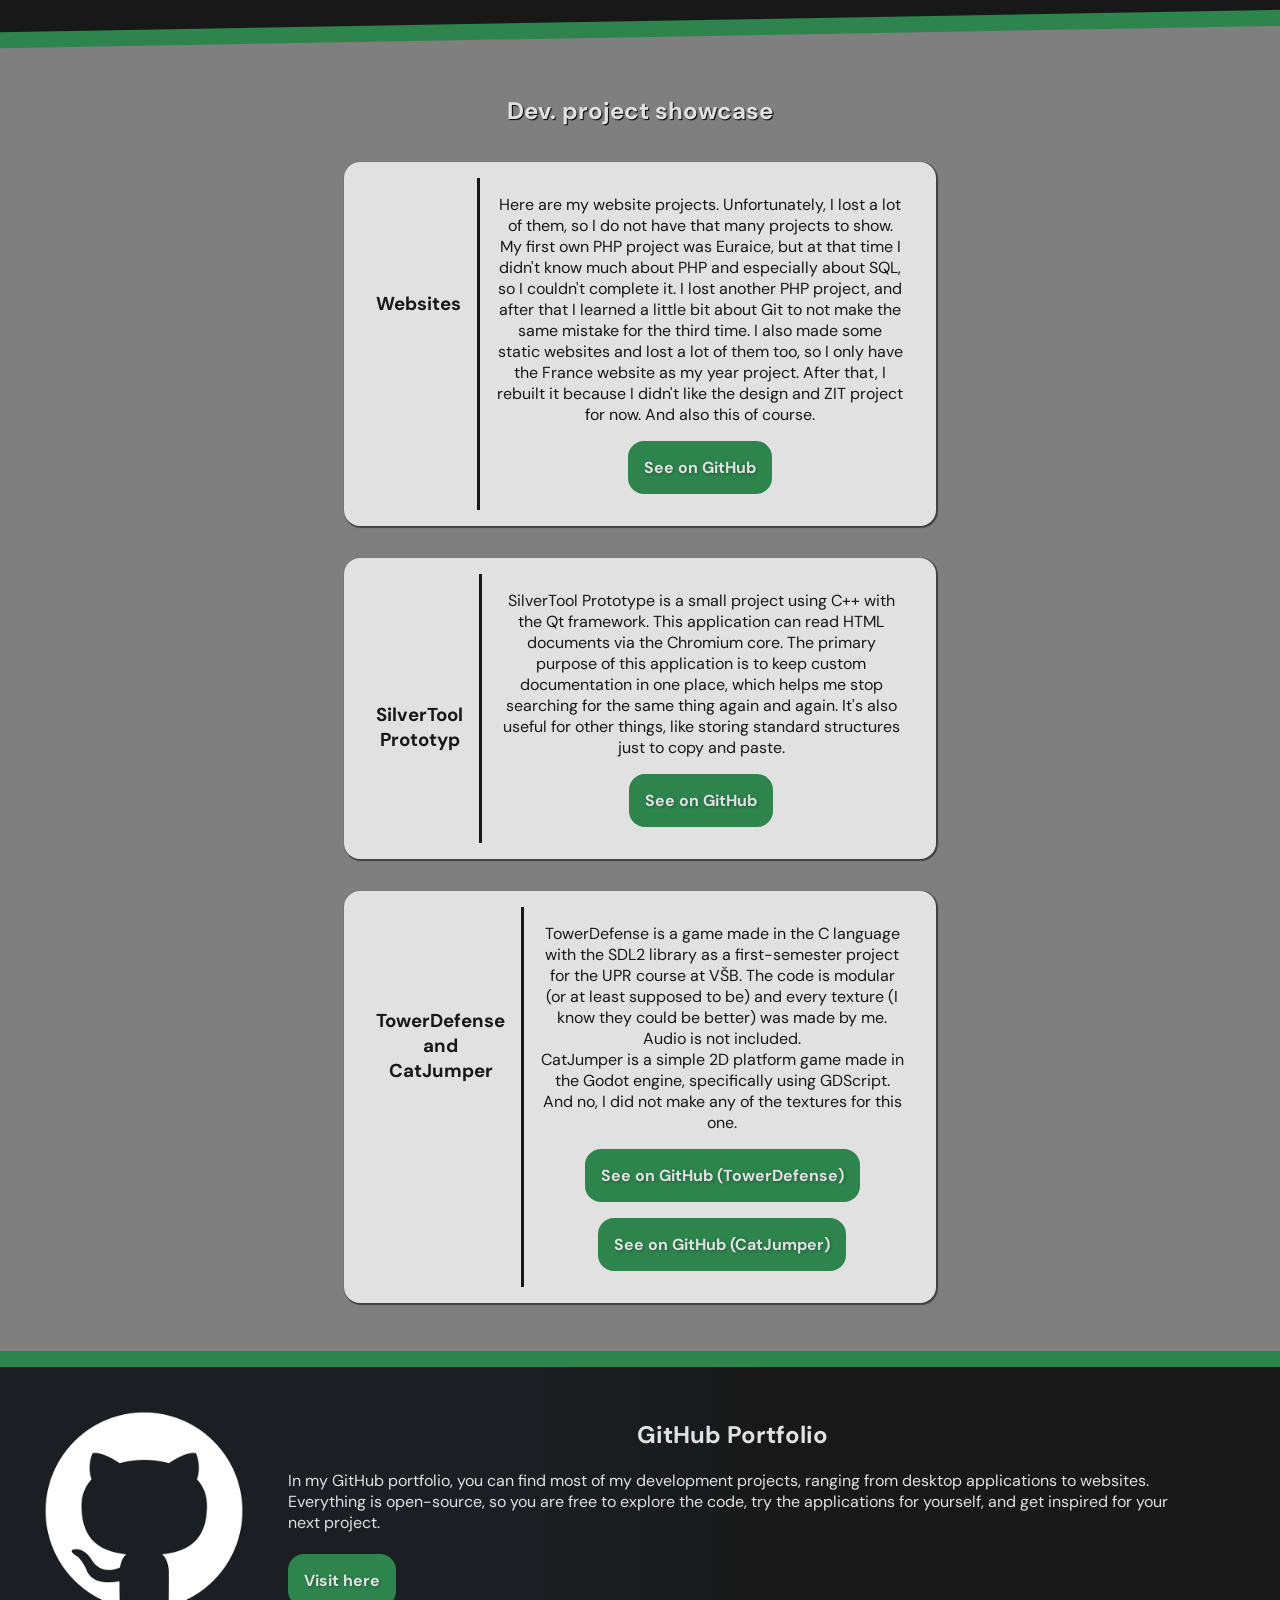
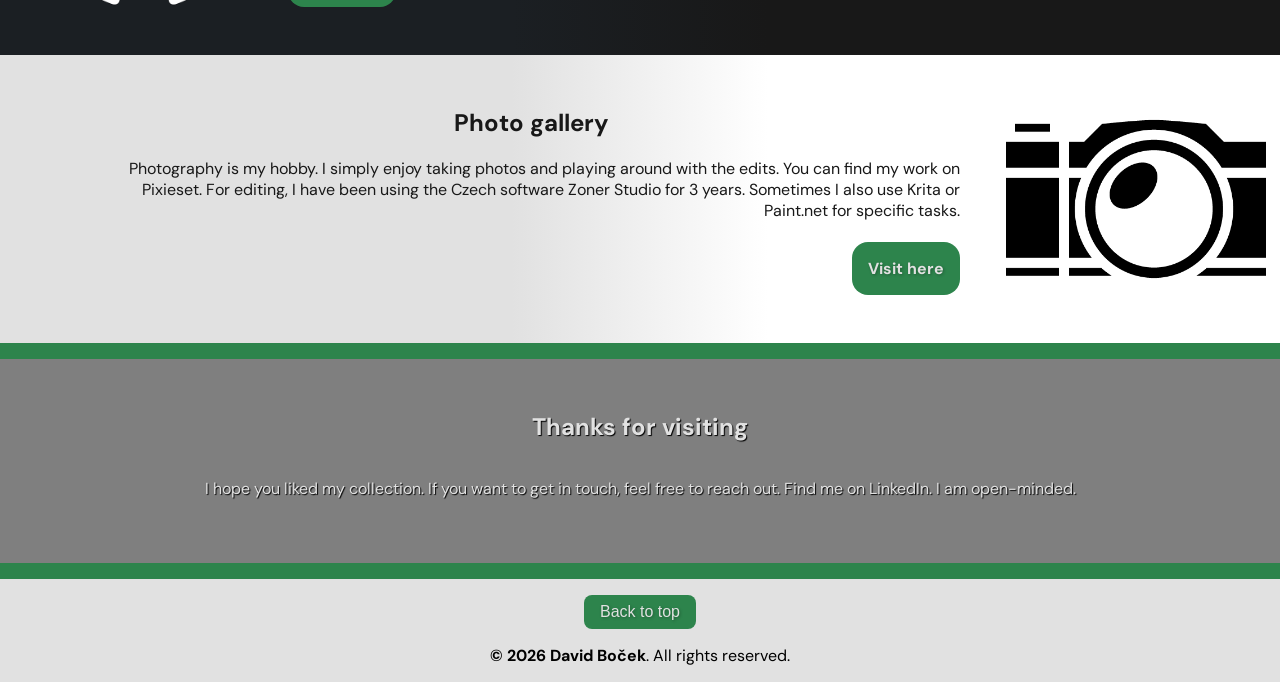
==== commit a49b7f8b: "Security" ====
--- a/index.html
+++ b/index.html
@@ -107,8 +107,10 @@
         </p>
         <p>
           I can't forget. I also can understand hardware in some ways so I can build (put components together) personal computer or just select some other additional hardware.
+        </p>
+        <p>
           That means I can make documentation, simple websites or just make simple Linux and Windows programs.
-          Primarily OS I am using <strong>Linux</strong> specifically <strong>Fedora KDE spin</strong> and for graphic like photo or video editing I am using Windows 11. 
+          As primarily OS I am using <strong>Linux</strong> specifically <strong>Fedora KDE spin</strong> and for graphic like photo or video editing I am using Windows 11. 
         </p>
       </article>
       <div class="line-dark-rotate"></div>
@@ -130,7 +132,7 @@
                 I lost another PHP project, and after that I learned a little bit about Git to not make the same mistake for the third time. 
                 I also made some static websites and lost a lot of them too, so I only have the France website as my year project. After that, I rebuilt it because I didn't like the design and ZIT project for now. 
                 And also this of course.
-                <div><b><a href="https://github.com/CreSilver/Web-portfolio" target="_blank">See&nbsp;on&nbsp;GitHub</a></b></div>
+                <div><b><a href="https://github.com/CreSilver/Web-portfolio" target="_blank" rel="noopener noreferrer">See&nbsp;on&nbsp;GitHub</a></b></div>
               </p>
             </div>
           </div>
@@ -145,7 +147,7 @@
                 This application can read HTML documents via the Chromium core. 
                 The primary purpose of this application is to keep custom documentation in one place, which helps me stop searching for the same thing again and again. 
                 It's also useful for other things, like storing standard structures just to copy and paste.
-                <div><b><a href="https://github.com/CreSilver/SilTool" target="_blank">See&nbsp;on&nbsp;GitHub</a></b></div>
+                <div><b><a href="https://github.com/CreSilver/SilTool" target="_blank" rel="noopener noreferrer">See&nbsp;on&nbsp;GitHub</a></b></div>
               </p>
             </div>
           </div>
@@ -162,8 +164,8 @@
                 CatJumper is a simple 2D platform game made in the Godot engine, specifically using GDScript. 
                 And no, I did not make any of the textures for this one.
                 <br>
-                <b><div><a href="https://github.com/CreSilver/TowerDefence-C" target="_blank">See&nbsp;on&nbsp;GitHub&nbsp;(TowerDefense)</a></b></div>
-                <div style="margin-top: 3rem;"><b><a href="https://github.com/CreSilver/cat-jumper" target="_blank">See&nbsp;on&nbsp;GitHub&nbsp;(CatJumper)</a></b></div>
+                <b><div><a href="https://github.com/CreSilver/TowerDefence-C" target="_blank" rel="noopener noreferrer">See&nbsp;on&nbsp;GitHub&nbsp;(TowerDefense)</a></b></div>
+                <div style="margin-top: 3rem;"><b><a href="https://github.com/CreSilver/cat-jumper" target="_blank" rel="noopener noreferrer">See&nbsp;on&nbsp;GitHub&nbsp;(CatJumper)</a></b></div>
               </p>
             </div>
           </div>
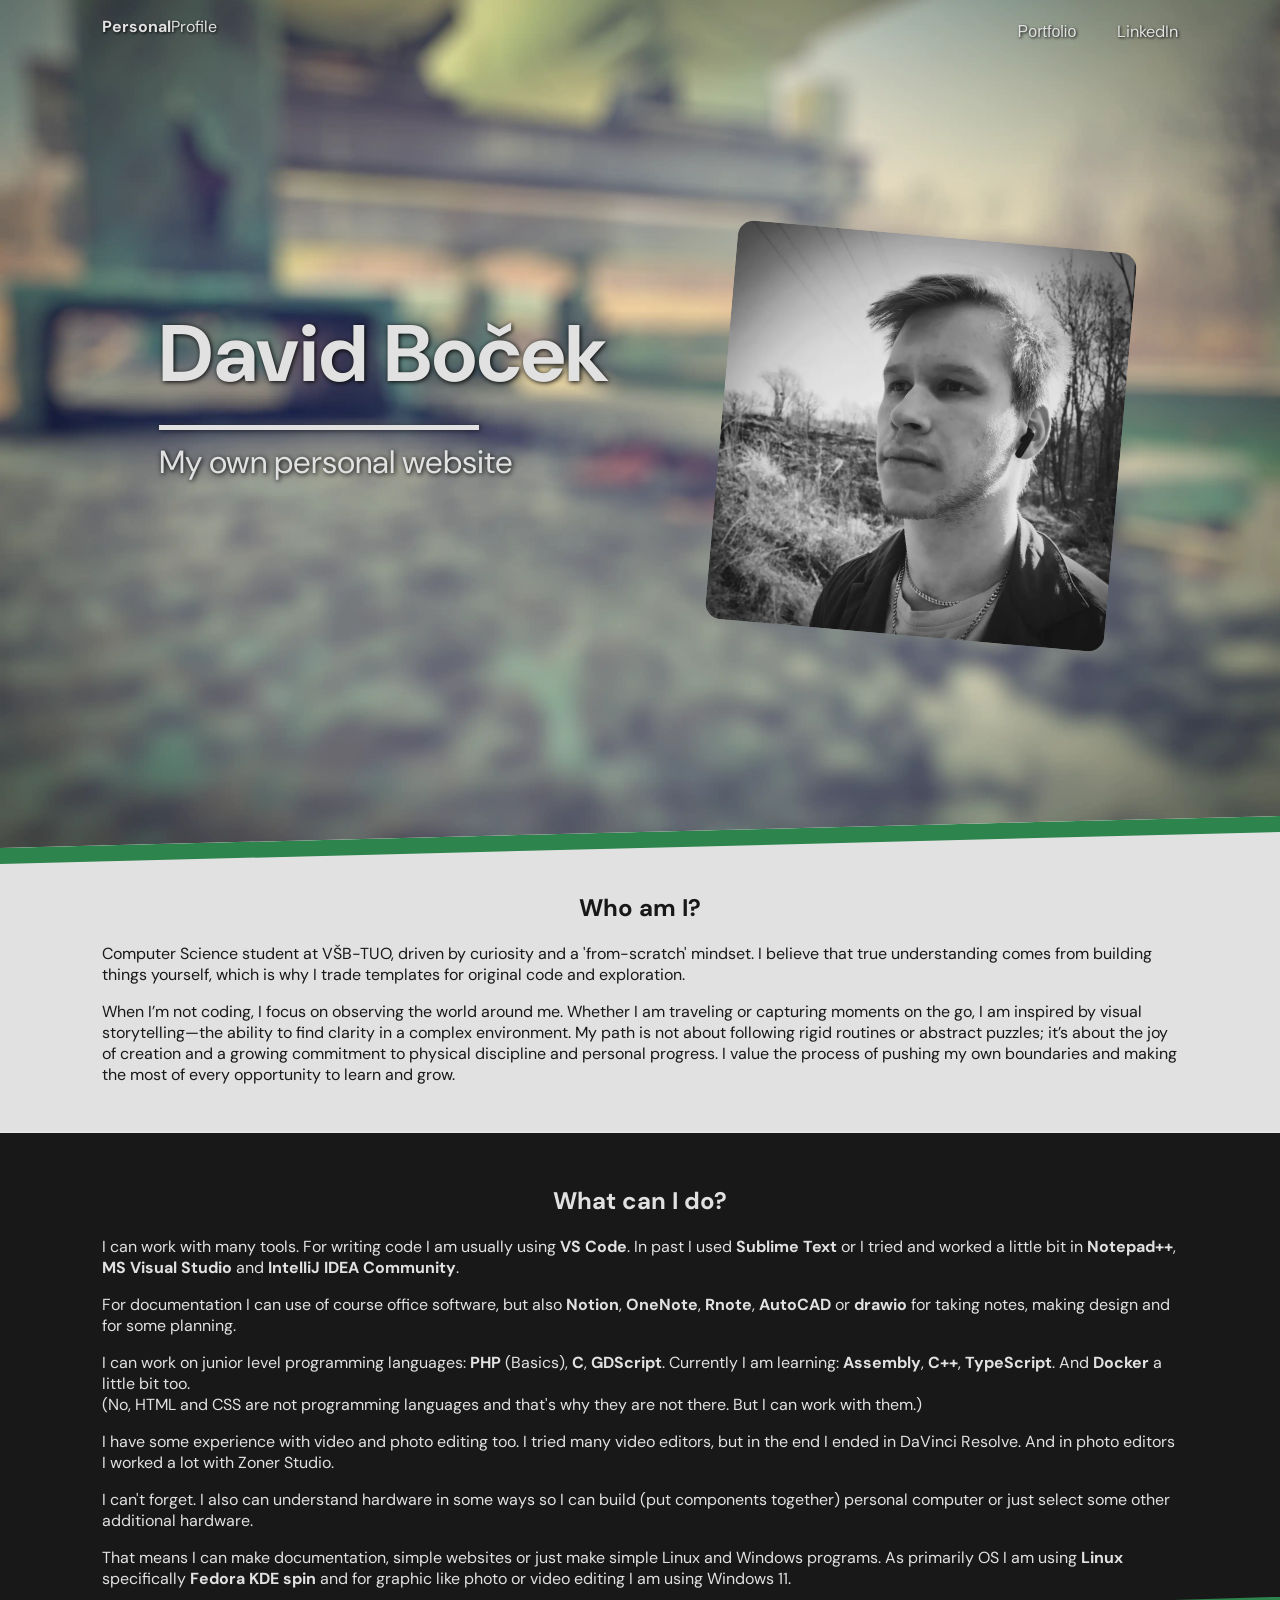
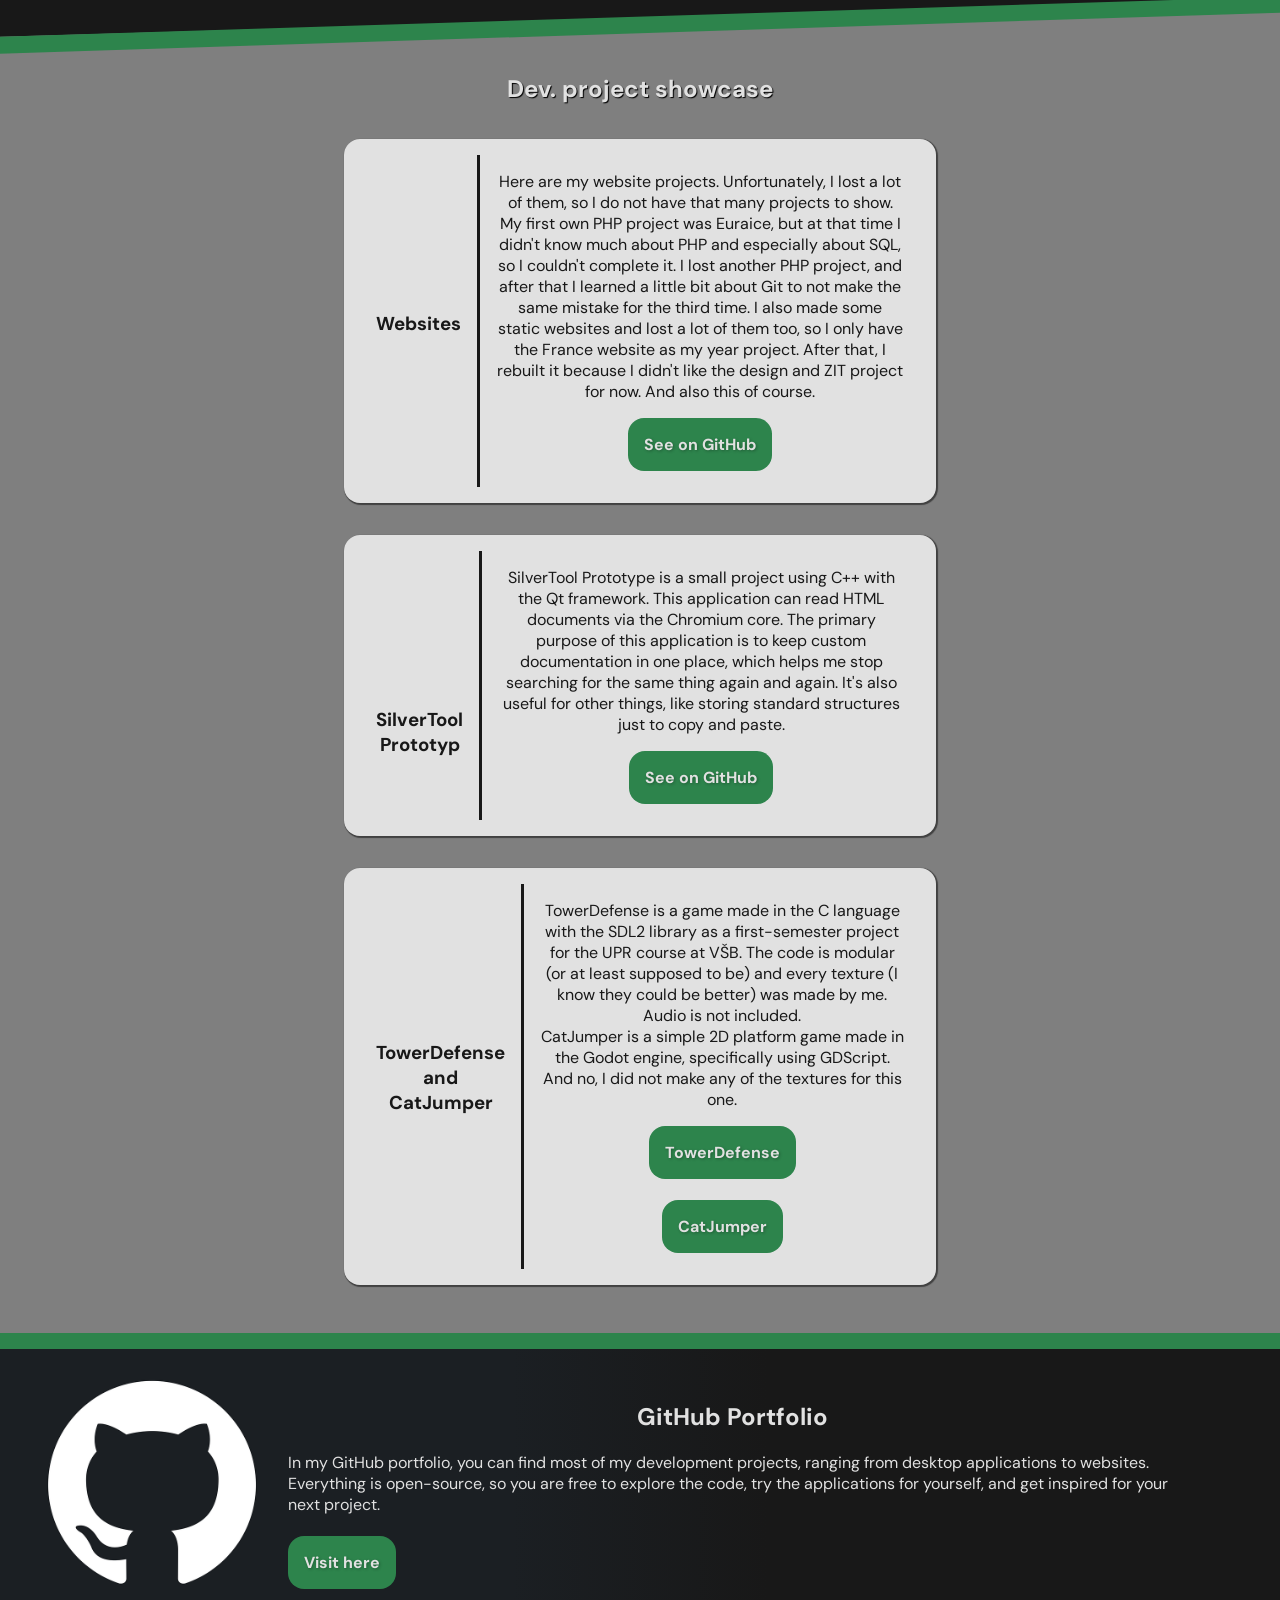
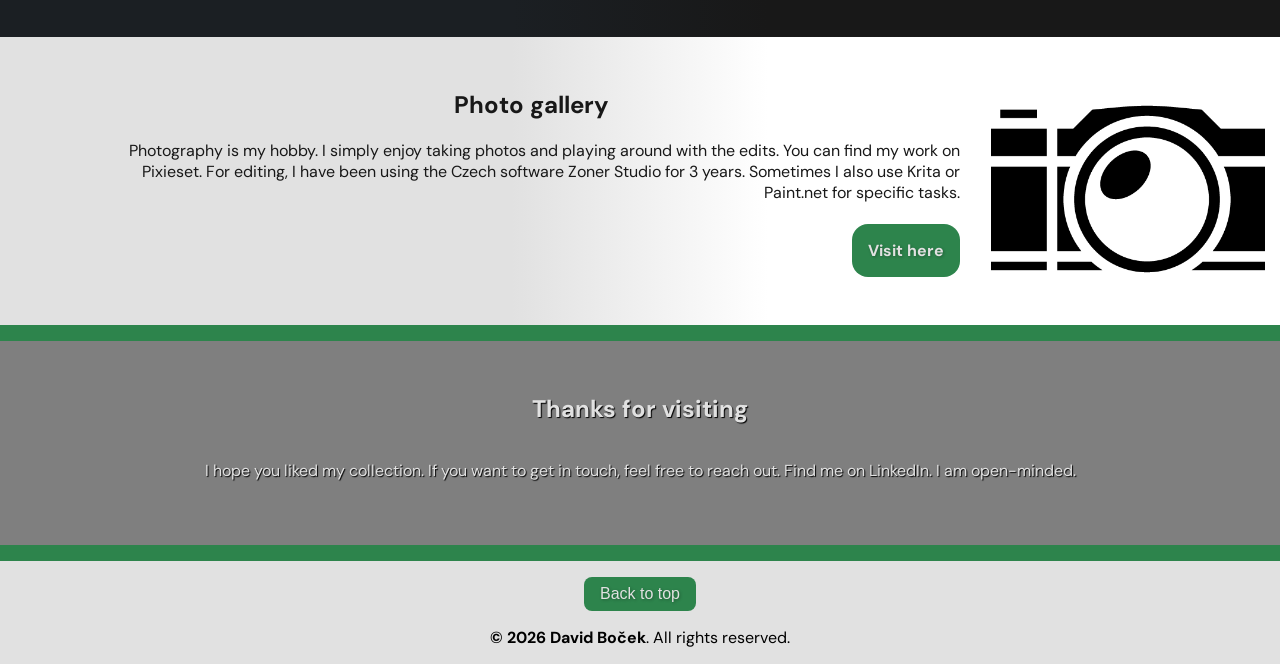
==== commit a53efc5b: "Change web design, add new web functionality, improve validation and background loading, new animati" ====
--- a/index.html
+++ b/index.html
@@ -42,17 +42,20 @@
 
 
 <body>
-  <img class="background" src="image/bc_01.jpg" alt="background" role="presentation">
+  <img class="background" src="image/bc_02.webp" alt="background" role="presentation">
+
+
   <header id="header">
     <span><b>Personal</b>Profile</span>
     <nav>
-      <ul class="nav1">
+      <button class="mobilebut" id="mobilebut">|||</button>
+      <ul class="nav1" id="nav1">
         <li><button id="btn-list">Portfolio<noscript>(Please enable JavaScript for the full experience)</noscript></button></li>
         <li><a href="https://www.linkedin.com/in/david-bocek/" target="_blank" rel="noopener noreferrer">LinkedIn</a></li>
-    </ul>
+      </ul>
       <ul class="nav2 notvissible" id="nav2">
-        <li><a href="https://github.com/CreSilver" target="_blank" rel="noopener noreferrer">GitHub (Dev.)</a></li>
-        <li><a href="https://silverko.pixieset.com/" target="_blank" rel="noopener noreferrer">Pixieset (Photo)</a></li>
+        <li><a class="a centerise" href="https://github.com/CreSilver" target="_blank" rel="noopener noreferrer">GitHub (Dev.)</a></li>
+        <li class="spacetop"><a class="a" href="https://silverko.pixieset.com/" target="_blank" rel="noopener noreferrer">Pixieset (Photo)</a></li>
       </ul>
     </nav>
   </header>
@@ -61,15 +64,15 @@
 
   <main>
     <section class="MainSection" id="textSize">
-      <h1>David Boček</h1>
-      <div class="MainSection-space"></div>
-      <div class="MainSection-text">My own personal website</div>
+      <div class="MainSection-wholeText">
+        <h1>David Boček</h1>
+        <div class="MainSection-text">My own personal website</div>
+      </div>
+      <img src="image/profil_final_grey2.webp" alt="profile picture">
     </section>
 
 
     <section class="SecondSection">
-      <div class="line-green"></div>
-      <div class="line-white-rotate"></div>
       <article class="art-light">
         <div>
           <h2>Who am I?</h2>
@@ -80,7 +83,6 @@
             When I’m not coding, I focus on observing the world around me. Whether I am traveling or capturing moments on the go, I am inspired by visual storytelling—the ability to find clarity in a complex environment. My path is not about following rigid routines or abstract puzzles; it’s about the joy of creation and a growing commitment to physical discipline and personal progress. I value the process of pushing my own boundaries and making the most of every opportunity to learn and grow.
           </p>
         </div>
-        <img src="image/profil_final_grey2.webp" alt="profile picture">
       </article>
 
 
@@ -113,11 +115,9 @@
           As primarily OS I am using <strong>Linux</strong> specifically <strong>Fedora KDE spin</strong> and for graphic like photo or video editing I am using Windows 11. 
         </p>
       </article>
-      <div class="line-dark-rotate"></div>
-      <div class="line-green2"></div>
-
-
-      <article class="art-empty art-empty-padd4t">
+
+
+      <article class="art-empty art-empty-padd4t magint3 line">
         <h2>Dev. project showcase</h2>
 
         <div class="space-for-container">
@@ -132,7 +132,7 @@
                 I lost another PHP project, and after that I learned a little bit about Git to not make the same mistake for the third time. 
                 I also made some static websites and lost a lot of them too, so I only have the France website as my year project. After that, I rebuilt it because I didn't like the design and ZIT project for now. 
                 And also this of course.
-                <div><b><a href="https://github.com/CreSilver/Web-portfolio" target="_blank" rel="noopener noreferrer">See&nbsp;on&nbsp;GitHub</a></b></div>
+                <div><a class="a" href="https://github.com/CreSilver/Web-portfolio" target="_blank" rel="noopener noreferrer">See&nbsp;on&nbsp;GitHub</a></div>
               </p>
             </div>
           </div>
@@ -147,7 +147,7 @@
                 This application can read HTML documents via the Chromium core. 
                 The primary purpose of this application is to keep custom documentation in one place, which helps me stop searching for the same thing again and again. 
                 It's also useful for other things, like storing standard structures just to copy and paste.
-                <div><b><a href="https://github.com/CreSilver/SilTool" target="_blank" rel="noopener noreferrer">See&nbsp;on&nbsp;GitHub</a></b></div>
+                <div><a class="a" href="https://github.com/CreSilver/SilTool" target="_blank" rel="noopener noreferrer">See&nbsp;on&nbsp;GitHub</a></div>
               </p>
             </div>
           </div>
@@ -164,8 +164,8 @@
                 CatJumper is a simple 2D platform game made in the Godot engine, specifically using GDScript. 
                 And no, I did not make any of the textures for this one.
                 <br>
-                <b><div><a href="https://github.com/CreSilver/TowerDefence-C" target="_blank" rel="noopener noreferrer">See&nbsp;on&nbsp;GitHub&nbsp;(TowerDefense)</a></b></div>
-                <div style="margin-top: 3rem;"><b><a href="https://github.com/CreSilver/cat-jumper" target="_blank" rel="noopener noreferrer">See&nbsp;on&nbsp;GitHub&nbsp;(CatJumper)</a></b></div>
+                <div><a class="a" href="https://github.com/CreSilver/TowerDefence-C" target="_blank" rel="noopener noreferrer">TowerDefense</a></div><br>
+                <div><a class="a" href="https://github.com/CreSilver/cat-jumper" target="_blank" rel="noopener noreferrer">CatJumper</a></div>
               </p>
             </div>
           </div>
@@ -173,14 +173,14 @@
         </div>
       </article>
 
-      <div class="line-green-nonerotate"></div>
+
       <article class="github_art">
         <h2>GitHub Portfolio</h2>
         <p>
           In my GitHub portfolio, you can find most of my development projects, ranging from desktop applications to websites. 
           Everything is open-source, so you are free to explore the code, try the applications for yourself, and get inspired for your next project.
         </p>
-        <br><a href="https://github.com/CreSilver" target="_blank" rel="noopener noreferrer">Visit here</a>
+        <br><a class="a" href="https://github.com/CreSilver" target="_blank" rel="noopener noreferrer">Visit here</a>
       </article>
 
 
@@ -194,9 +194,8 @@
           <noscript>(Please enable JavaScript for the full experience)</noscript>
           Sometimes I also use Krita or Paint.net for specific tasks.
         </p>
-        <br><a href="https://silverko.pixieset.com/" target="_blank" rel="noopener noreferrer">Visit here</a>
-      </article>
-      <div class="line-green-nonerotate"></div>
+        <br><a class="a" href="https://silverko.pixieset.com/" target="_blank" rel="noopener noreferrer">Visit here</a>
+      </article>
 
 
       <article class="art-empty art-empty-padd3" >
--- a/style.css
+++ b/style.css
@@ -1,3 +1,4 @@
+/* Main */
 html {scroll-behavior: smooth;}
 body{
     display: flex;
@@ -15,45 +16,149 @@
     height: 100vh;
     object-fit: cover;
 }
-
-
-
-
-/* Main */
-h1{text-shadow: 1px 1px 1px black;}
-.SecondSection{margin-top: 35vh;}
-section h2{text-align: center;}
 button{cursor: pointer;}
-.TextShadowBlack{text-shadow: 1px 1px 1px black;}
 section{
     position: relative;
     overflow: hidden;
 }
-
-
-
+section h2{text-align: center;}
+.a{
+    text-decoration: none;
+    color: rgb(225, 225, 225);
+    border-radius: 1rem;
+    background: #2d844c;
+    padding: 1rem;
+    transition: all 0.3s;
+    text-shadow: 1px 1px 3px rgba(0, 0, 0, 0.3);
+    font-weight: 700;
+}
+.a:hover{
+    background: rgb(24, 24, 24);
+}
+.TextShadowBlack{text-shadow: 1px 1px 1px black;}
+.magint3{margin-top: -3rem;}
+.vissible{visibility:visible;opacity: 100;}
+.notvissible{visibility: hidden;opacity: 0;}
+.LoadAnimation{
+    opacity: 0;
+    animation: slideInDown 0.5s ease-out forwards;
+    -webkit-keyframes: slideInDown 0.5s ease-out forwards;
+}
+
+
+
+
+
+/* Anmations */
+@keyframes swing{
+    0%{transform:rotate(0deg)}
+    50%{transform:rotate(-6deg)}
+    100%{transform:rotate(0deg)}
+}
+@-webkit-keyframes swing{
+    0%{-webkit-transform:rotate(0deg)}
+    50%{-webkit-transform:rotate(-6deg)}
+    100%{-webkit-transform:rotate(0deg)}
+}
+@keyframes shakeX {
+    0% { transform: translateX(0);}
+    25% { transform: translateX(8px);}
+    50% { transform: translateX(-8px);}
+    75% { transform: translateX(8px);}
+    100% { transform: translateX(0);}
+}
+@-webkit-keyframes shakeX {
+    0% { transform: translateX(0);}
+    25% { transform: translateX(8px);}
+    50% { transform: translateX(-8px);}
+    75% { transform: translateX(8px);}
+    100% { transform: translateX(0);}
+}
+@keyframes slideInDown {
+    0% {opacity: 0;transform: translateY(-30px);}
+    100% {opacity: 1;transform: translateY(0);}
+}
+@-webkit-keyframes slideInDown {
+    0% {opacity: 0;transform: translateY(-30px);}
+    100% {opacity: 1;transform: translateY(0);}
+}
+
+
+
+
+/* First Section */
 .MainSection{
-    z-index: -99;
-    text-align: center;
     color: rgb(225, 225, 225);
-    margin-top: 15%;
-    margin-left: 50%;
-    transform:translateY(-50%);
-    transform:translateX(-50%);
-}
-.MainSection h1{font-size: 5rem;}
-.MainSection .MainSection-text{font-size: 2rem;}
-.MainSection .MainSection-space{
-    height: 0.2rem;
-    width: 25rem;
-    background-color: rgb(225, 225, 225);
-    margin: -3rem 0 0 50%;
-    transform:translateX(-50%);
-}
-
-
-
-
+    padding: 20vh 8vw 20vh 8vw;
+    min-height: 40vh;
+}
+.MainSection img{border-radius: 1rem;}
+.MainSection h1{
+    font-size: 5rem;
+    text-shadow: 1px 1px 5px black;
+}
+.MainSection .MainSection-text{
+    font-size: 2rem;
+    text-shadow: 1px 1px 5px black;
+    margin-top: -2rem;
+}
+.MainSection .MainSection-text::before{
+    content: "";
+    position: absolute;
+    margin-top: -1rem;
+    height: 0.3rem;
+    width: 20rem;
+    background: rgb(225, 225, 225);
+    box-shadow: 1px 1px 5px rgba(0, 0, 0, 0.5);
+}
+.MainSection-wholeText{
+    height: 10rem;
+}
+.MainSection-wholeText:hover{
+    animation: shakeX 2.5s infinite;
+    -webkit-keyframes: shakeX 2.5s infinite;
+}
+
+
+
+
+/* Second Section*/
+.art-light{
+    background: rgb(225, 225, 225);
+    color: rgb(24, 24, 24);
+    padding: 3.5rem 8vw 2rem 8vw;
+    clip-path: polygon(100% 100%, 0% 100%, 0% 2rem, 100% 0%);
+}
+.art-light::before{
+    content: "";
+    position: absolute;
+    margin-left: -8vw;
+    margin-top: -3.5rem;
+    height: 3rem;
+    width: 100%;
+    background: #2d844c;
+    clip-path: polygon(100% 1rem, 0% 100%, 0% 2rem, 100% 0%);
+}
+.art-dark{
+    background: #181818;
+    color: rgb(225, 225, 225);
+    padding: 2rem 8vw 2rem 8vw;
+    clip-path: polygon(100% 93%, 0% 100%, 0% 0%, 100% 0%);
+}
+
+
+
+
+.line::before{
+    content: "";
+    position: absolute;
+    margin-left: -8vw;
+    margin-top: -3.5rem;
+    height: 4.2rem;
+    width: 100%;
+    background: #2d844c;
+    clip-path: polygon(100% 1rem, 0% 85%, 0% 2.5rem, 100% 0%);
+}
 .space-for-container{
     display: flex;
     flex-wrap: wrap;
@@ -63,7 +168,7 @@
     display: flex;
     flex-direction: column;
     background-color: rgba(0, 0, 0, 0.5);
-    padding: 2rem 6.75vw 2rem 6.75vw;
+    padding: 2rem 8vw 2rem 8vw;
     color: rgb(225, 225, 225);
     text-align: center;
     z-index: -2;
@@ -94,105 +199,19 @@
     margin-top: 25%;
     transform:translateY(-25%);
 }
-.container a{
-    text-decoration: none;
-    color: rgb(225, 225, 225);
-    border-radius: 1rem;
+
+
+
+
+
+.github_art{color: rgb(225, 225, 225);}
+.github_art::before{
+    content: "";
+    position: absolute;
     background: #2d844c;
-    padding: 1rem;
-    transition: all 0.3s;
-    text-shadow: 1px 1px 3px rgba(0, 0, 0, 0.3);
-}
-.container a:hover{
-    background: rgb(24, 24, 24);
-}
-
-
-
-
-.art-light{
-    background: rgb(225, 225, 225);
-    color: rgb(24, 24, 24);
-    padding: 1.2rem 8vw 1.2rem 8vw;
-    margin-top: 2vw;
-}
-.art-light img{
-    z-index: 11;
-    border-radius: 2rem;
-    padding: 1rem 1rem 1rem 1rem;
-}
-.art-dark{
-    background: rgb(24, 24, 24);
-    color: rgb(225, 225, 225);
-    padding: 2rem 8vw 2rem 8vw;
-}
-
-
-
-
-.line-green{
-    overflow: hidden;
-    position: absolute;
-    z-index: 1;
-    width: 130vw;
-    margin-left: -1rem;
-    margin-top: 0.5vw;
+    width: 100%;
     height: 1rem;
-    background: #2d844c;;
-    rotate: -1deg;
-}
-.line-green2{
-    overflow: hidden;
-    position: absolute;
-    z-index: 1;
-    width: 130vw;
-    margin-left: -1rem;
-    margin-top: 0.5vw;
-    height: 1rem;
-    background: #2d844c;
-    rotate: -1deg;
-}
-.line-white-rotate{
-    overflow: hidden;
-    position: absolute;
-    z-index: -1;
-    width: 130vw;
-    margin-left: -1rem;
-    margin-top: 0.5vw;
-    height: 3vw;
-    background: rgb(225, 225, 225);
-    rotate: -1deg;
-}
-.line-dark-rotate{
-    background: #313131;
-    overflow: hidden;
-    position: absolute;
-    z-index: -1;
-    width: 130vw;
-    margin-left: -1rem;
-    margin-top: -2.2vw;
-    height: 3vw;
-    rotate: -1deg;
-}
-.line-green-nonerotate{
-    height: 1rem;
-    width: 100%;
-    background: #2d844c;
-}
-
-
-
-
-.github_art{color: rgb(225, 225, 225);}
-.github_art a{
-    color: rgb(225, 225, 225);
-    font-weight: 700;
-    text-shadow: 1px 1px 3px rgba(0, 0, 0, 0.3);
-    text-decoration: none;
-    border-radius: 1rem;
-    padding: 1rem;
-    background: #2d844c;
-    transition: all 0.3s;
+    margin-top: -3rem;
 }
 .github_art a:hover{
     color: rgb(24, 24, 24);
@@ -201,19 +220,16 @@
 .galery{
     color: rgb(24, 24, 24);
     text-align: right;
-    }
-.galery a{
-    color: rgb(225, 225, 225);
-    font-weight: 700;
-    text-shadow: 1px 1px 3px rgba(0, 0, 0, 0.3);
-    text-decoration: none;
-    border-radius: 1rem;
-    padding: 1rem;
-    background: #2d844c;
-    transition: all 0.3s;
-}
-.galery a:hover{
-    background: rgb(24, 24, 24);
+}
+.galery::after {
+  content: "";
+  position: absolute;
+  background: #2d844c;
+  width: 100%;
+  height: 1rem;
+  margin-top: 4rem;
+  display: block;
+  margin-left: -8vw;
 }
 
 
@@ -223,20 +239,50 @@
 /* pc/mobile */
 @media(min-width:957px){
     .galery{
-        padding: 2rem 20rem 4rem 8vw;
+        padding: 2rem 20rem 5rem 8vw;
         background: url(image/photo-camera-3146818425.png), -webkit-linear-gradient(180deg, #ffffff 40%, rgb(225, 225, 225) 60%), linear-gradient(270deg, #ffffff 40%, rgb(225, 225, 225) 60%);
         background-size:contain;
         background-position: right;
         background-repeat: no-repeat;
     }
+    .galery::before{
+        right: -20rem;
+        left: 0;
+    }
     .github_art{
-        padding: 2rem 8vw 4rem 18rem;
+        padding: 3rem 8vw 4rem 18rem;
         background: url(image/github_PNG40-1417037603.png), -webkit-linear-gradient(0deg, #1b1f23 40%, rgb(24, 24, 24) 60%), linear-gradient(90deg, #1b1f23 40%, rgb(24, 24, 24) 60%);
         background-size:contain;
         background-position: left;
         background-repeat: no-repeat;        
     }
-}
+    .github_art::before{margin-left: -18rem;}
+    .MainSection{
+        display: flex;
+        justify-content: space-around;
+    }
+    .MainSection img{
+        width: 25rem;
+        height: 25rem;
+        position: relative;
+        display: block;
+        rotate: 5deg;
+    }
+    .MainSection img:hover{
+        animation: swing 1s infinite;
+        -webkit-animation: swing 1s infinite;
+    }
+}
+
+@media(max-width:780px){
+    .line::before{
+        margin-top: -4rem;
+        height: 4.2rem;
+        clip-path: polygon(100% 1rem, 0% 95%, 0% 3rem, 100% 0%);
+    }
+    .MainSection .MainSection-text::before{opacity: 0;}
+}
+
 @media(min-width:600px){
     .art-light{display: flex;}
     .art-light img{max-height: 11rem;}
@@ -246,17 +292,25 @@
     }
 }
 
-
 @media(max-width:958px){
     .galery{
-        padding: 2rem 8vw 4rem 8vw;
+        padding: 2rem 8vw 5rem 8vw;
         background: -webkit-linear-gradient(180deg, #ffffff 40%, rgb(225, 225, 225) 60%), linear-gradient(270deg, #ffffff 40%, rgb(225, 225, 225) 60%);;
     }
     .github_art{
-        padding: 2rem 8vw 4rem 8vw;
+        padding: 3rem 8vw 4rem 8vw;
         background: -webkit-linear-gradient(0deg, #1b1f23 40%, rgb(24, 24, 24) 60%), linear-gradient(90deg, #1b1f23 40%, rgb(24, 24, 24) 60%);;
     }
-}
+    .github_art::before{margin-left: -8vw;}
+    .MainSection-wholeText{text-align: center;}
+    .MainSection img{
+        margin-left: 50%;
+        margin-top: 6rem;
+        transform: translateX(-50%);
+        max-width: 84vw;
+    }
+}
+
 @media(max-width:601px){
     .art-light img{
         margin-left: 50%;
@@ -264,6 +318,7 @@
         max-width: 80vw;
     }
     .MainSection h1{font-size: 4rem;}
+    .art-empty-padd4t{margin-top: -3rem;}
     .art-empty .container{
         flex-direction: column;
         text-align: center;
@@ -281,4 +336,15 @@
         transform:translateY(0%);
     }
     .art-empty .container .cont-text{margin-top: 1rem;}
-}
+    .art-dark{
+        z-index: 5;
+        position: relative;
+        padding-bottom: 5rem;
+    }
+    .line::before{
+        z-index: 0;
+        margin-top: -6.5rem;
+        height: 6.5rem;
+        clip-path: polygon(100% 3rem, 0% 100%, 0% 0rem, 100% 0%);
+    }
+}
--- a/header_footer.css
+++ b/header_footer.css
@@ -1,76 +1,52 @@
+/* HEADER */
 header{
     display: flex;
     justify-content: space-between;
     z-index: 100;
     padding: 0 8vw 0 8vw;
+    overflow-x: hidden;
+    max-height: 3.5rem;
+    transition: all 0.3s;
+}
+header span{
+    margin-top: 1rem;
+    color:rgb(225, 225, 225);
     text-shadow: 1px 1px 3px black;
-    transition: all 0.3s;
-}
-header span{margin-top: 1rem;color:rgb(225, 225, 225)}
-header .nav1{
-    overflow: hidden;
+}
+header nav{margin-top: -1.5rem;}
+header nav ul{
     list-style: none;
     display: flex;
-    justify-content: space-around;
-    min-width: 13rem;
-}
-header .nav1 li a{
-    text-decoration: none;
-    text-align: right;
-    color: rgb(225, 225, 225);
-    filter: none;
-}
-header .nav1 li button{
-    background: none;
+    justify-content: space-between;
+    width: 10rem;
+}
+header nav ul li{transition: all 0.3s;}
+header nav ul li:hover{transform: scale(1.3);}
+header nav ul:hover li:not(:hover){filter: blur(0.05rem);}
+header nav ul li a{
+    text-decoration: none;
+    color:rgb(225, 225, 225);
     text-shadow: 1px 1px 3px black;
+    font-size: 1.02rem;
+    padding: 0;
+    transition: all 0.3s;
+}
+header nav ul li button{
+    text-decoration: none;
+    color:rgb(225, 225, 225);
+    background-color: rgba(0, 0, 0, 0.0);
+    text-shadow: 1px 1px 3px black;
+    border: 0;
     font-size: 1rem;
-    border: none;
-    text-decoration: none;
-    text-align: right;
-    color: rgb(225, 225, 225);
-    filter: none;
-}
-header .nav1 li {transition: all 0.3s;}
-header .nav1 li:hover{transform: scale(1.3);font-weight: 700;}
-header .nav1 li:hover button{font-weight: 700;}
-
-
-header .nav2{
-    overflow: hidden;
-    background: rgb(225, 225, 225);
-    list-style: none;
-    position: absolute;
-    display: flex;
-    flex-direction: column;
-    justify-content: center;
-    border-radius: 1rem;
-    box-shadow: 2px 2px 2px black;
-    border: 2px solid #2d844c;
-    transition: all 0.3s;
-    transform: scale(1.2) translateX(-1.5rem) translateY(1rem);
-}
-header .nav2 li{
-    margin: 0.5rem 0 0 -50%;
-    transform: translateX(34%);
-    padding: 1.5rem 1rem 2rem 1rem;
-    width: 100%;
-}
-header .nav2 li a{
-    text-decoration: none;
-    text-align: center;
-    color: rgb(225, 225, 225);
-    padding: 1rem 1rem 1rem 1rem;
-    border-radius: 1rem;
-    text-shadow: 1px 1px 3px rgba(0, 0, 0, 0.3);
-    background:#2d844c;
-    font-weight: 700;
-    transition: all 0.3s;
-}
-header .nav2 li:hover a{background: rgb(24, 24, 24);}
-.vissible{visibility:visible;opacity: 100;}
-.notvissible{visibility: hidden;opacity: 0;}
-
-
+    padding: 0;
+    transition: all 0.3s;
+}
+.nav2{position: fixed;transition: all 0.3s;}
+.nav1{transition: all 0.3s;}
+
+
+
+/* HEADER ON SCROLL */
 .scrl-header{
     width: 84%;
     position: fixed;
@@ -80,33 +56,128 @@
     padding-top: 0.5rem;
     padding-bottom: 0.5rem;
     box-shadow: 2px 2px 2px black;
+}
+.scrl-header span{
+    color:rgb(24, 24, 24);
     text-shadow: 0px 0px 0px white;
 }
-.scrl-header span{color:rgb(24, 24, 24)}
 .scrl-header .nav1 li a{
     color: rgb(24, 24, 24);
+    text-shadow: 0px 0px 0px white;
 }
 .scrl-header .nav1 li button{
     color: rgb(24, 24, 24);
     text-shadow: 0px 0px 0px white;
     margin-top: -0.5rem;
 }
-.header-hidden {
-    transform: translateY(-100%);
-}
+.header-hidden {transform: translateY(-100%);}
+
+
+.mobilebut{
+    rotate: 90deg;
+    width: 2rem;
+    height: 2rem;
+    padding-bottom: 0.3rem;
+    background: rgb(225, 225, 225);
+    border-radius: 1rem;
+    border: 0;
+    margin-top: -10rem;
+}
+
+
+/* HEADER ON SMALL DEVICE */
+@media(min-width:370px){
+    header .mobilebut{visibility: hidden;opacity: 0;}
+    .nav2{
+        background: rgb(225, 225, 225);
+        display: flex;
+        flex-direction: column;
+        justify-content:center;
+        margin-left: -4rem;
+        padding: 3rem 3rem 7rem 3rem;
+        border-radius: 1rem;
+        box-shadow: 1px 1px 5px black;
+    }
+    .nav2 li{position: absolute;}
+    .nav2 .spacetop{margin-top: 8rem;}
+    .nav2 .centerise{margin-left: 0.4rem;}
+}
+@media(max-width:370px){
+    .mobilebut{
+        margin-top: 2rem;
+        margin-left: 75vw;
+    }
+    header nav{
+        display: flex;
+        flex-direction: column;
+        position: fixed;
+        float: right; 
+    }
+    header .nav1{
+        background: rgb(225, 225, 225);
+        width: 100%;
+        margin-left: 50%;
+        transform: translateX(-50%);
+        justify-content: space-between;
+        flex-direction: column-reverse;
+        text-align: center;
+        padding: 1rem 2rem 0.5rem 2rem;
+        box-shadow: 2px 2px 2px black;
+    }
+    .nav1 li{padding: 1rem 2rem 1rem 2rem;}
+    .nav1 li a{
+        background: rgb(172, 172, 172);
+        padding: 0.75rem 2rem 0.75rem 2rem;
+        border-radius: 1rem;
+        color: rgb(24, 24, 24);
+        text-shadow: 0px 0px 0px white;
+    }
+    .nav1 li button{
+        background: rgb(172, 172, 172);
+        padding: 0.75rem 2rem 0.75rem 2rem;
+        border-radius: 1rem;
+        color: rgb(24, 24, 24);
+        text-shadow: 0px 0px 0px white;
+    }
+    .nav1 li a:hover{color: rgb(225, 225, 225);background: rgb(24, 24, 24);}
+    .nav1 li button:hover{color: rgb(225, 225, 225);background: rgb(24, 24, 24);}
+    .nav2{
+        margin-top: 14rem;
+        width: 50%;
+        justify-content: space-between;
+        flex-direction: column-reverse;
+        background: rgb(172, 172, 172);
+        margin-left: 42%;
+        height: 6rem;
+        padding:2rem 1rem 2rem 2rem;
+        transform: translateX(-50%);
+        border-radius: 1rem;
+        box-shadow: 2px 2px 2px black;
+    }
+    .scrl-header{padding-bottom: 1.2rem;}
+}
+
 
 
 
 
 main{flex: 1;}
 
-
-
-
+/* FOOTER */
 footer{
     text-align: center;
     background-color: rgb(225, 225, 225);
     width: 100vw;
+    padding-top: 1rem;
+}
+footer::before{
+    content: "";
+    height: 1rem;
+    width:100%;
+    position: absolute;
+    background: #2d844c;
+    margin-left: -50%;
+    margin-top: -1rem;
 }
 #backtotop{
     text-decoration: none;
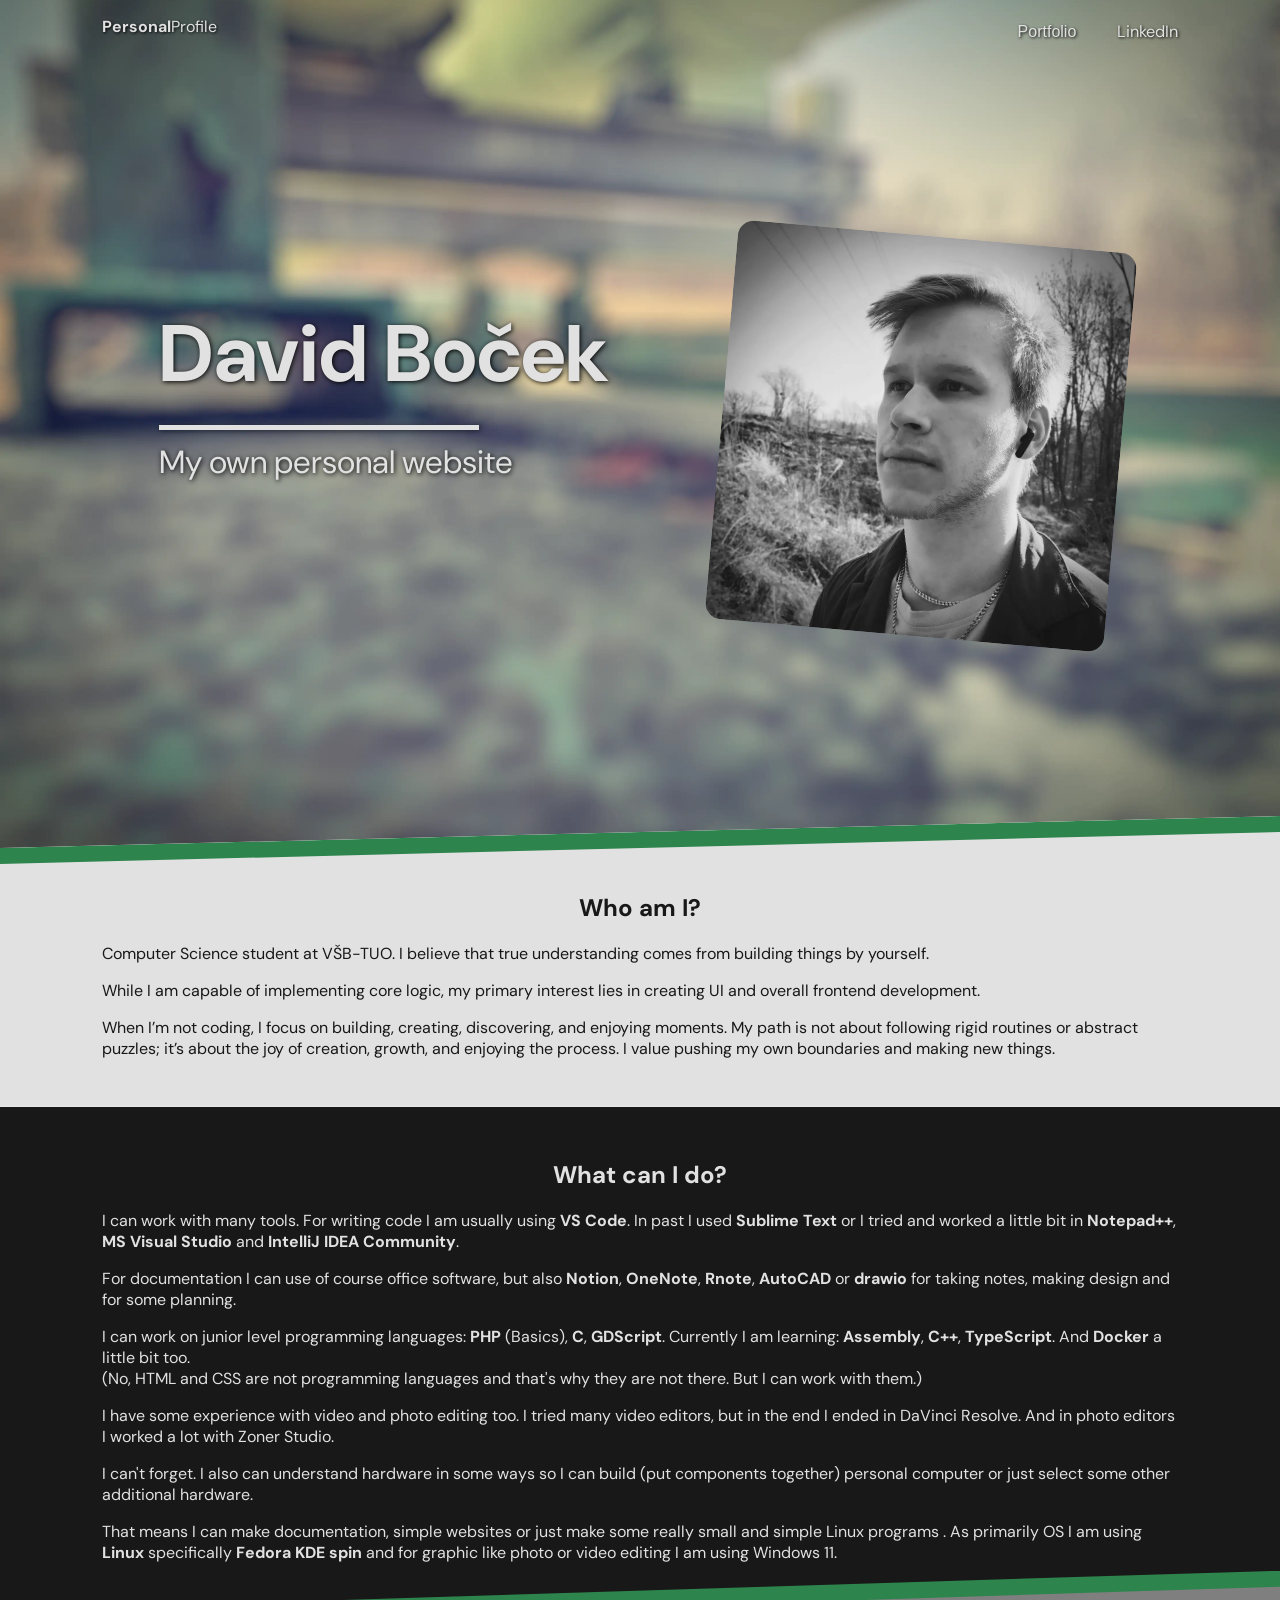
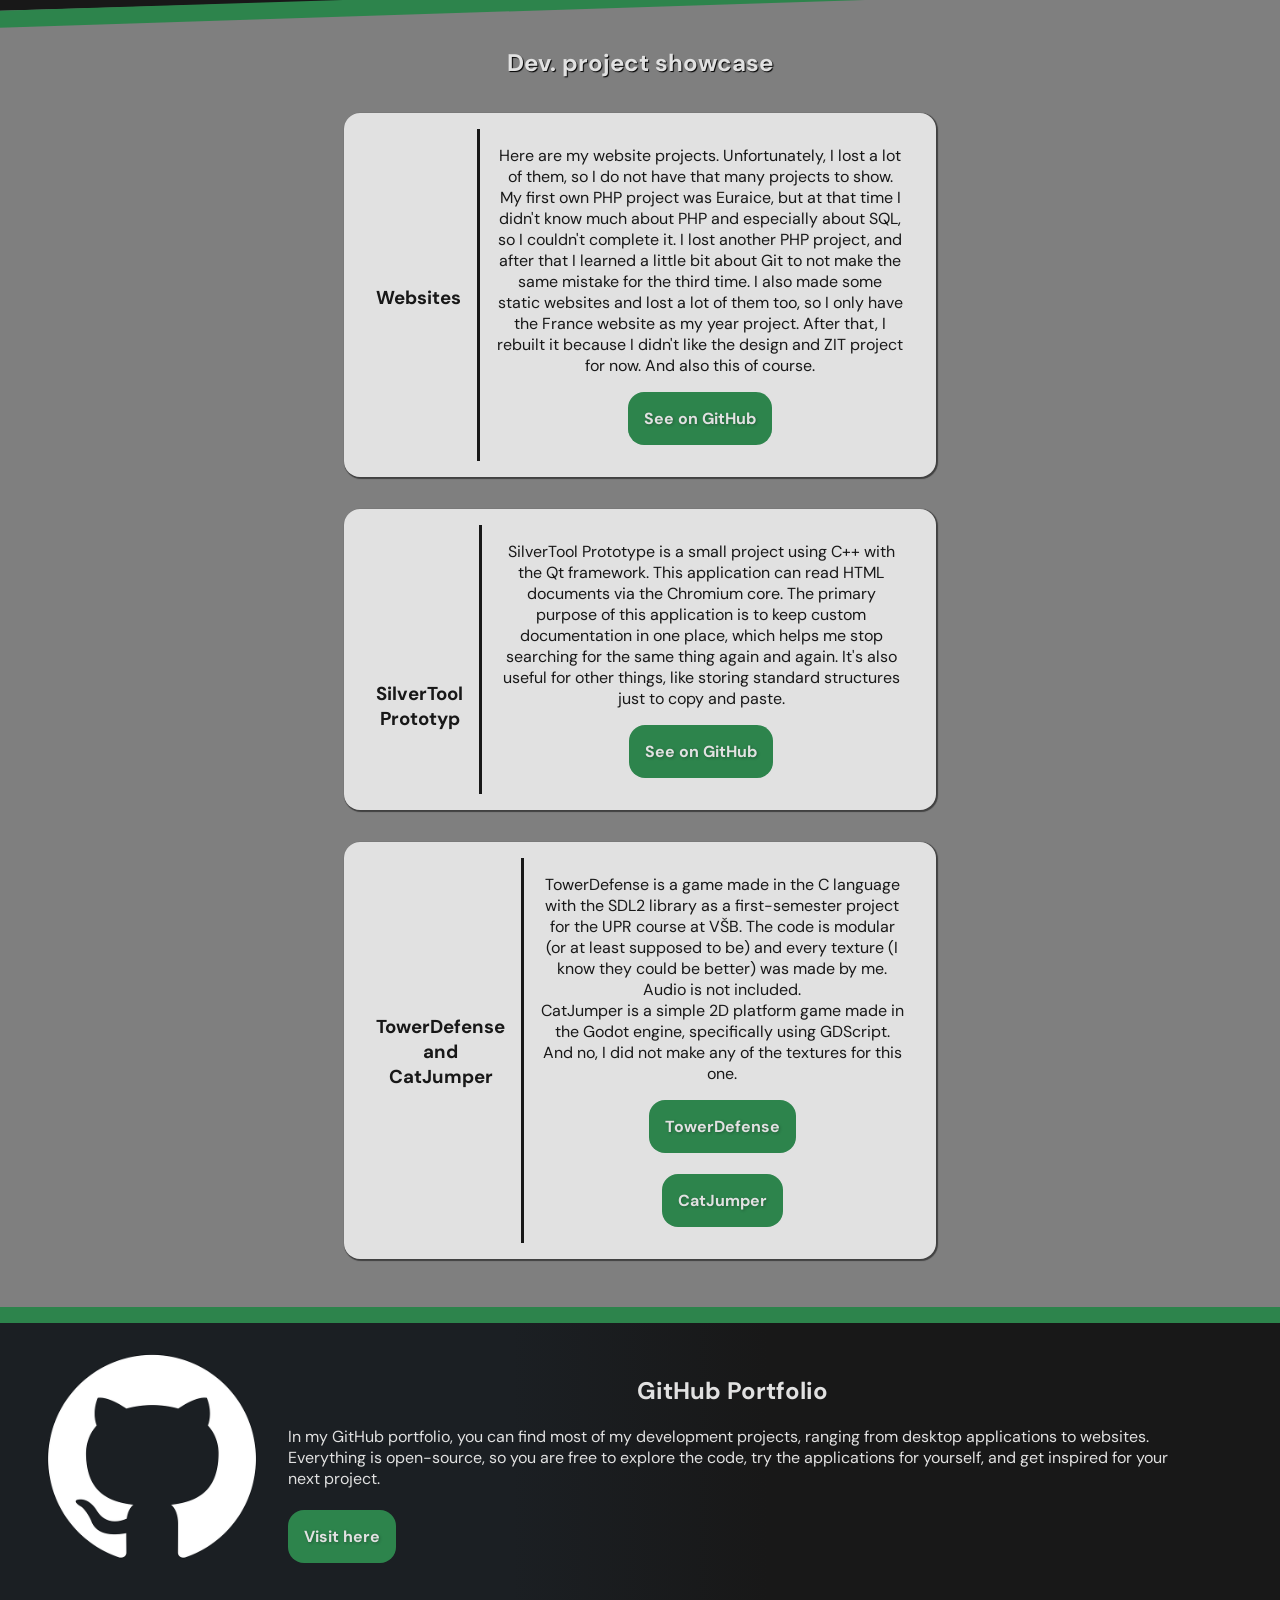
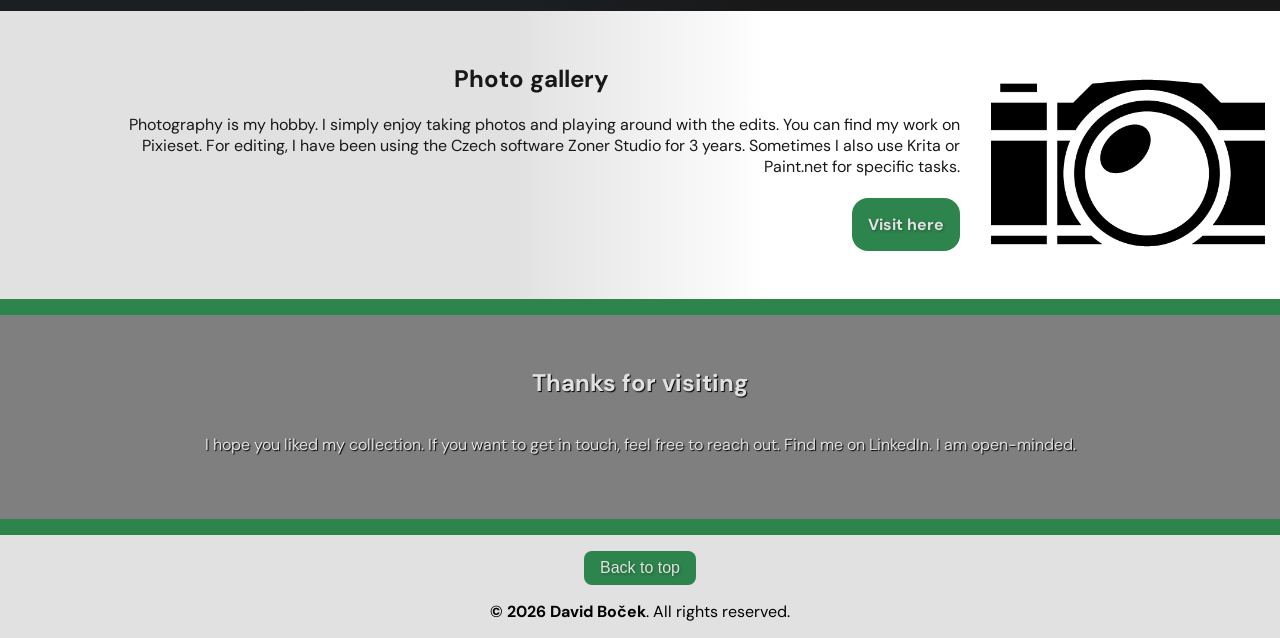
==== commit d62108d3: "change tex in Who am I?" ====
--- a/index.html
+++ b/index.html
@@ -77,10 +77,16 @@
         <div>
           <h2>Who am I?</h2>
           <p>
-            Computer Science student at VŠB-TUO, driven by curiosity and a 'from-scratch' mindset. I believe that true understanding comes from building things yourself, which is why I trade templates for original code and exploration.
+            Computer Science student at VŠB-TUO. 
+            I believe that true understanding comes from building things by yourself.
           </p>
           <p>
-            When I’m not coding, I focus on observing the world around me. Whether I am traveling or capturing moments on the go, I am inspired by visual storytelling—the ability to find clarity in a complex environment. My path is not about following rigid routines or abstract puzzles; it’s about the joy of creation and a growing commitment to physical discipline and personal progress. I value the process of pushing my own boundaries and making the most of every opportunity to learn and grow.
+            While I am capable of implementing core logic, my primary interest lies in creating UI and overall frontend development.
+          </p>
+          <p>
+            When I’m not coding, I focus on building, creating, discovering, and enjoying moments. 
+            My path is not about following rigid routines or abstract puzzles; it’s about the joy of creation, growth, and enjoying the process. 
+            I value pushing my own boundaries and making new things.
           </p>
         </div>
       </article>
@@ -108,10 +114,11 @@
           And in photo editors I worked a lot with Zoner Studio.
         </p>
         <p>
-          I can't forget. I also can understand hardware in some ways so I can build (put components together) personal computer or just select some other additional hardware.
-        </p>
-        <p>
-          That means I can make documentation, simple websites or just make simple Linux and Windows programs.
+          I can't forget. 
+          I also can understand hardware in some ways so I can build (put components together) personal computer or just select some other additional hardware.
+        </p>
+        <p>
+          That means I can make documentation, simple websites or just make some really small and simple Linux programs .
           As primarily OS I am using <strong>Linux</strong> specifically <strong>Fedora KDE spin</strong> and for graphic like photo or video editing I am using Windows 11. 
         </p>
       </article>
--- a/style.css
+++ b/style.css
@@ -32,9 +32,7 @@
     text-shadow: 1px 1px 3px rgba(0, 0, 0, 0.3);
     font-weight: 700;
 }
-.a:hover{
-    background: rgb(24, 24, 24);
-}
+.a:hover{background: rgb(24, 24, 24);}
 .TextShadowBlack{text-shadow: 1px 1px 1px black;}
 .magint3{margin-top: -3rem;}
 .vissible{visibility:visible;opacity: 100;}
@@ -48,7 +46,6 @@
 
 
 
-
 /* Anmations */
 @keyframes swing{
     0%{transform:rotate(0deg)}
@@ -111,9 +108,7 @@
     background: rgb(225, 225, 225);
     box-shadow: 1px 1px 5px rgba(0, 0, 0, 0.5);
 }
-.MainSection-wholeText{
-    height: 10rem;
-}
+.MainSection-wholeText{height: 10rem;}
 .MainSection-wholeText:hover{
     animation: shakeX 2.5s infinite;
     -webkit-keyframes: shakeX 2.5s infinite;
@@ -148,7 +143,7 @@
 
 
 
-
+/* Showcase + thanks section*/
 .line::before{
     content: "";
     position: absolute;
@@ -203,7 +198,7 @@
 
 
 
-
+/* section portfolio */
 .github_art{color: rgb(225, 225, 225);}
 .github_art::before{
     content: "";
@@ -235,9 +230,8 @@
 
 
 
-
 /* pc/mobile */
-@media(min-width:957px){
+@media(min-width:957px){ /* pc */
     .galery{
         padding: 2rem 20rem 5rem 8vw;
         background: url(image/photo-camera-3146818425.png), -webkit-linear-gradient(180deg, #ffffff 40%, rgb(225, 225, 225) 60%), linear-gradient(270deg, #ffffff 40%, rgb(225, 225, 225) 60%);
@@ -274,7 +268,14 @@
     }
 }
 
-@media(max-width:780px){
+@media(min-width:600px){ /* pc */
+    .art-empty .cont-divider{
+        min-width: 0.2rem;
+        background: rgb(24, 24, 24);
+    }
+}
+
+@media(max-width:780px){ /* mobile */
     .line::before{
         margin-top: -4rem;
         height: 4.2rem;
@@ -283,16 +284,7 @@
     .MainSection .MainSection-text::before{opacity: 0;}
 }
 
-@media(min-width:600px){
-    .art-light{display: flex;}
-    .art-light img{max-height: 11rem;}
-    .art-empty .cont-divider{
-        min-width: 0.2rem;
-        background: rgb(24, 24, 24);
-    }
-}
-
-@media(max-width:958px){
+@media(max-width:958px){ /* mobile */
     .galery{
         padding: 2rem 8vw 5rem 8vw;
         background: -webkit-linear-gradient(180deg, #ffffff 40%, rgb(225, 225, 225) 60%), linear-gradient(270deg, #ffffff 40%, rgb(225, 225, 225) 60%);;
@@ -311,12 +303,9 @@
     }
 }
 
-@media(max-width:601px){
-    .art-light img{
-        margin-left: 50%;
-        transform: translateX(-50%);
-        max-width: 80vw;
-    }
+@media(max-width:601px){ /* mobile */
+    .MainSection{margin-top: -2rem;}
+    .MainSection img{margin-top: 10rem;}
     .MainSection h1{font-size: 4rem;}
     .art-empty-padd4t{margin-top: -3rem;}
     .art-empty .container{
--- a/header_footer.css
+++ b/header_footer.css
@@ -73,6 +73,8 @@
 .header-hidden {transform: translateY(-100%);}
 
 
+
+/* mobile button */
 .mobilebut{
     rotate: 90deg;
     width: 2rem;
@@ -85,9 +87,10 @@
 }
 
 
+
 /* HEADER ON SMALL DEVICE */
-@media(min-width:370px){
-    header .mobilebut{visibility: hidden;opacity: 0;}
+@media(min-width:370px){ /* pc */
+    .mobilebut{visibility: hidden;opacity: 0;}
     .nav2{
         background: rgb(225, 225, 225);
         display: flex;
@@ -102,11 +105,8 @@
     .nav2 .spacetop{margin-top: 8rem;}
     .nav2 .centerise{margin-left: 0.4rem;}
 }
-@media(max-width:370px){
-    .mobilebut{
-        margin-top: 2rem;
-        margin-left: 75vw;
-    }
+@media(max-width:370px){ /* mobile */
+    .mobilebut{margin-top: 2rem;margin-left: 75vw;}
     header nav{
         display: flex;
         flex-direction: column;
@@ -144,6 +144,7 @@
     .nav2{
         margin-top: 14rem;
         width: 50%;
+        min-width: 10rem;
         justify-content: space-between;
         flex-direction: column-reverse;
         background: rgb(172, 172, 172);
@@ -156,7 +157,6 @@
     }
     .scrl-header{padding-bottom: 1.2rem;}
 }
-
 
 
 
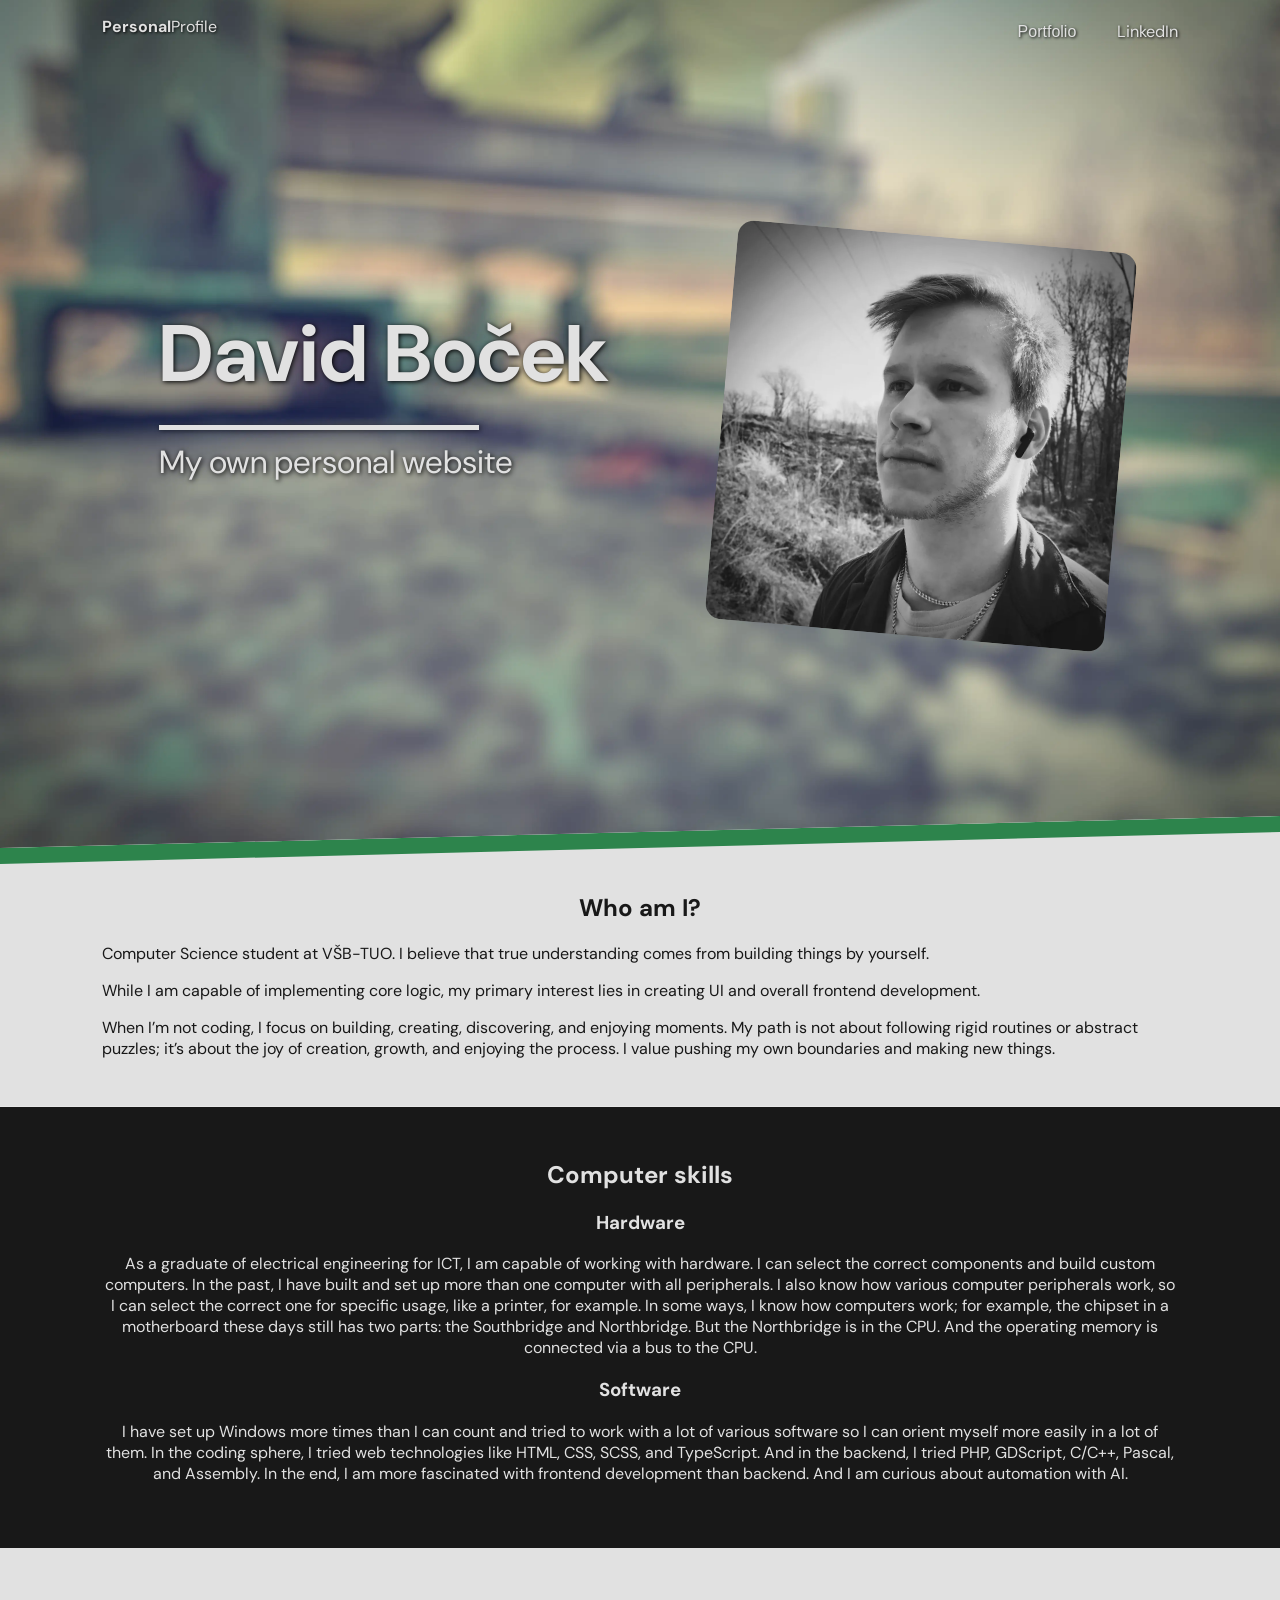
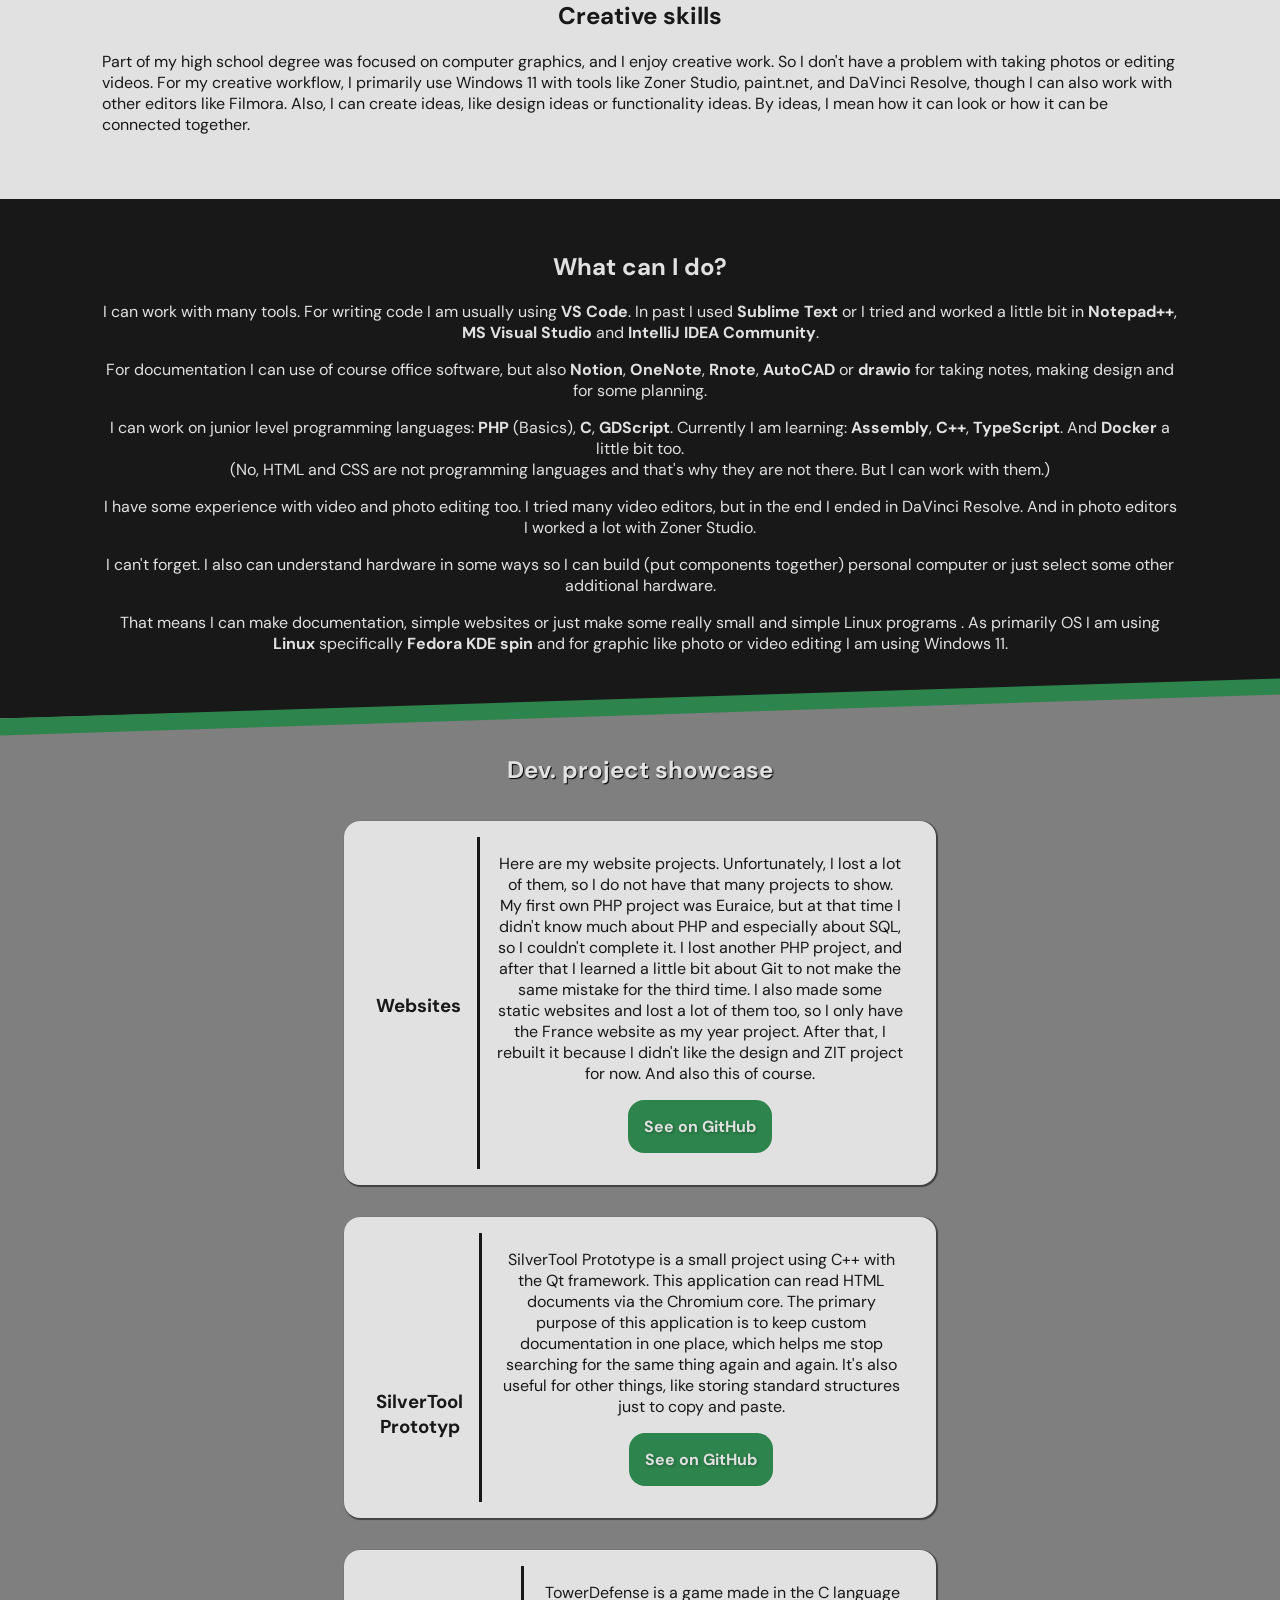
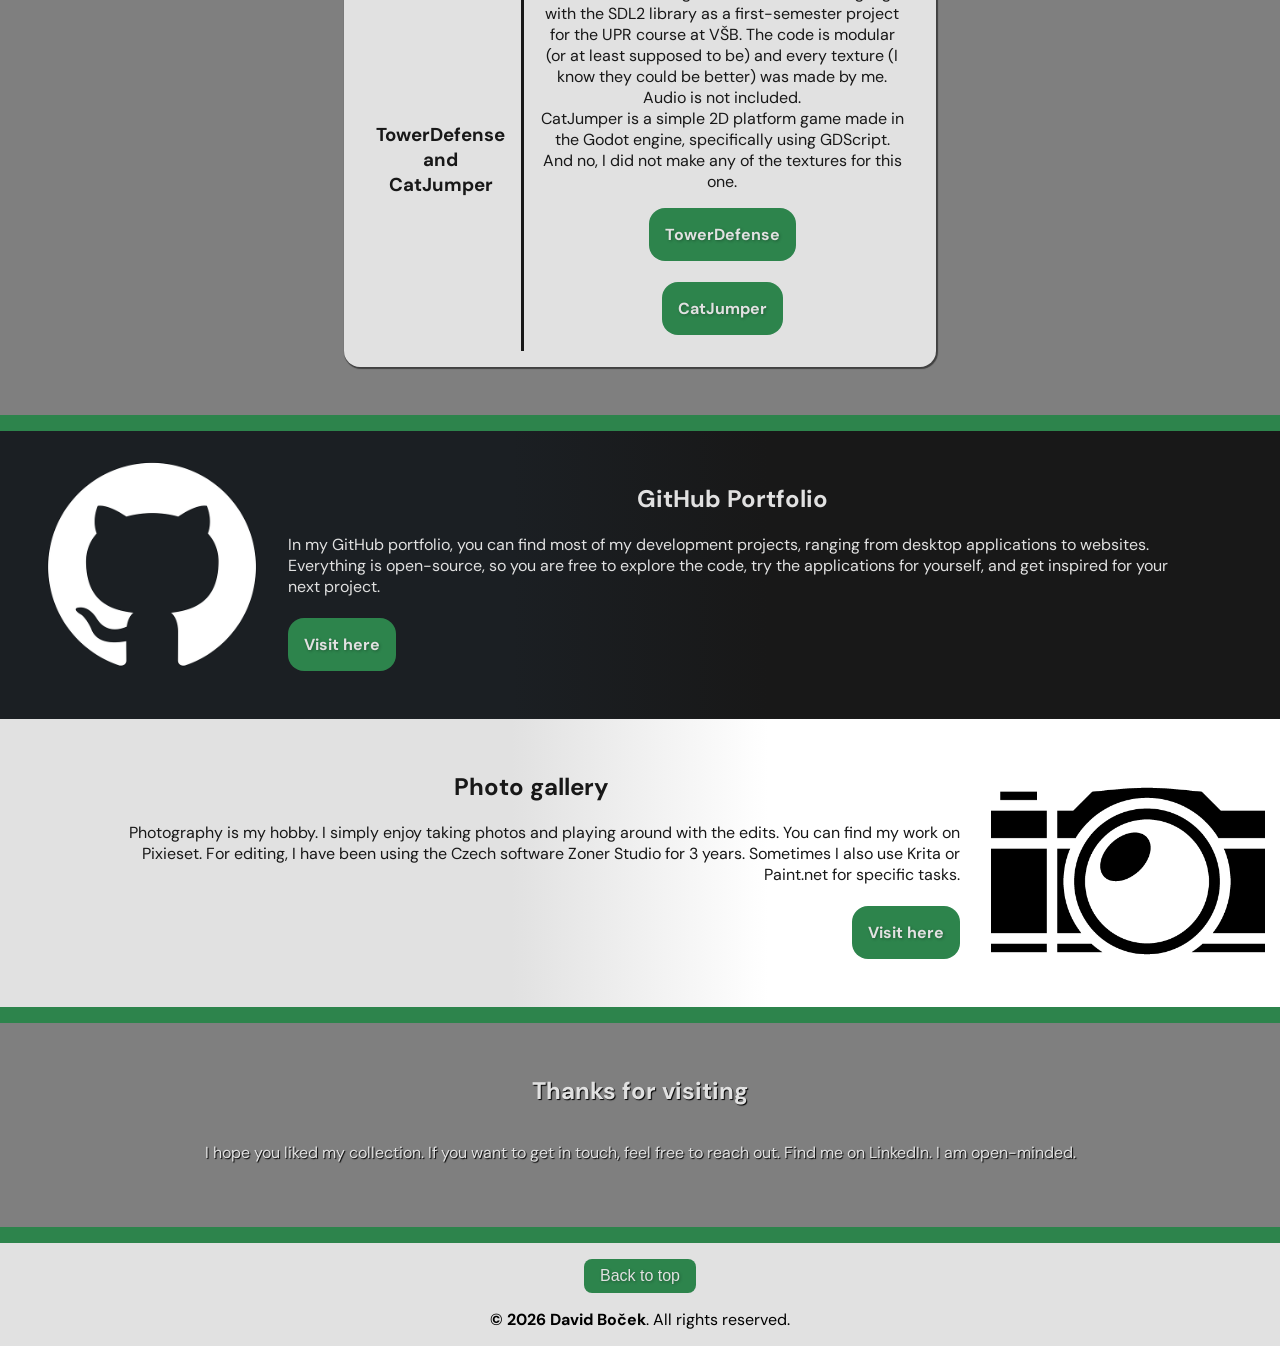
==== commit 17a80af4: "Added new content, page structure in drawio" ====
--- a/index.html
+++ b/index.html
@@ -92,6 +92,41 @@
       </article>
 
 
+      <article class="inside-dark">
+        <h2>Computer skills</h2>
+        <h3>Hardware</h3>
+        <p>
+          As a graduate of electrical engineering for ICT, I am capable of working with hardware. 
+          I can select the correct components and build custom computers. 
+          In the past, I have built and set up more than one computer with all peripherals.
+          I also know how various computer peripherals work, so I can select the correct one for specific usage, like a printer, for example.
+          In some ways, I know how computers work; for example, the chipset in a motherboard these days still has two parts: the Southbridge and Northbridge. 
+          But the Northbridge is in the CPU. 
+          And the operating memory is connected via a bus to the CPU.
+        </p>
+        <h3>Software</h3>
+        <p>
+          I have set up Windows more times than I can count and tried to work with a lot of various software so I can orient myself more easily in a lot of them.
+          In the coding sphere, I tried web technologies like HTML, CSS, SCSS, and TypeScript.
+          And in the backend, I tried PHP, GDScript, C/C++, Pascal, and Assembly.
+          In the end, I am more fascinated with frontend development than backend.
+          And I am curious about automation with AI.
+        </p>
+      </article>
+
+
+      <article class="inside-light">
+        <h2>Creative skills</h2>
+        <p>
+          Part of my high school degree was focused on computer graphics, and I enjoy creative work.
+          So I don't have a problem with taking photos or editing videos.
+          For my creative workflow, I primarily use Windows 11 with tools like Zoner Studio, paint.net, and DaVinci Resolve, though I can also work with other editors like Filmora.
+          Also, I can create ideas, like design ideas or functionality ideas.
+          By ideas, I mean how it can look or how it can be connected together.
+        </p>
+      </article>
+
+
       <article class="art-dark">
         <h2>What can I do?</h2>
         <p>
--- a/style.css
+++ b/style.css
@@ -134,10 +134,22 @@
     background: #2d844c;
     clip-path: polygon(100% 1rem, 0% 100%, 0% 2rem, 100% 0%);
 }
+.inside-dark{
+    text-align: center;
+    background: #181818;
+    color: rgb(225, 225, 225);
+    padding: 2rem 8vw 3rem 8vw;
+}
+.inside-light{
+    background: rgb(225, 225, 225);
+    color: rgb(24, 24, 24);
+    padding: 2rem 8vw 3rem 8vw;
+}
 .art-dark{
+    text-align: center;
     background: #181818;
     color: rgb(225, 225, 225);
-    padding: 2rem 8vw 2rem 8vw;
+    padding: 2rem 8vw 3rem 8vw;
     clip-path: polygon(100% 93%, 0% 100%, 0% 0%, 100% 0%);
 }
 
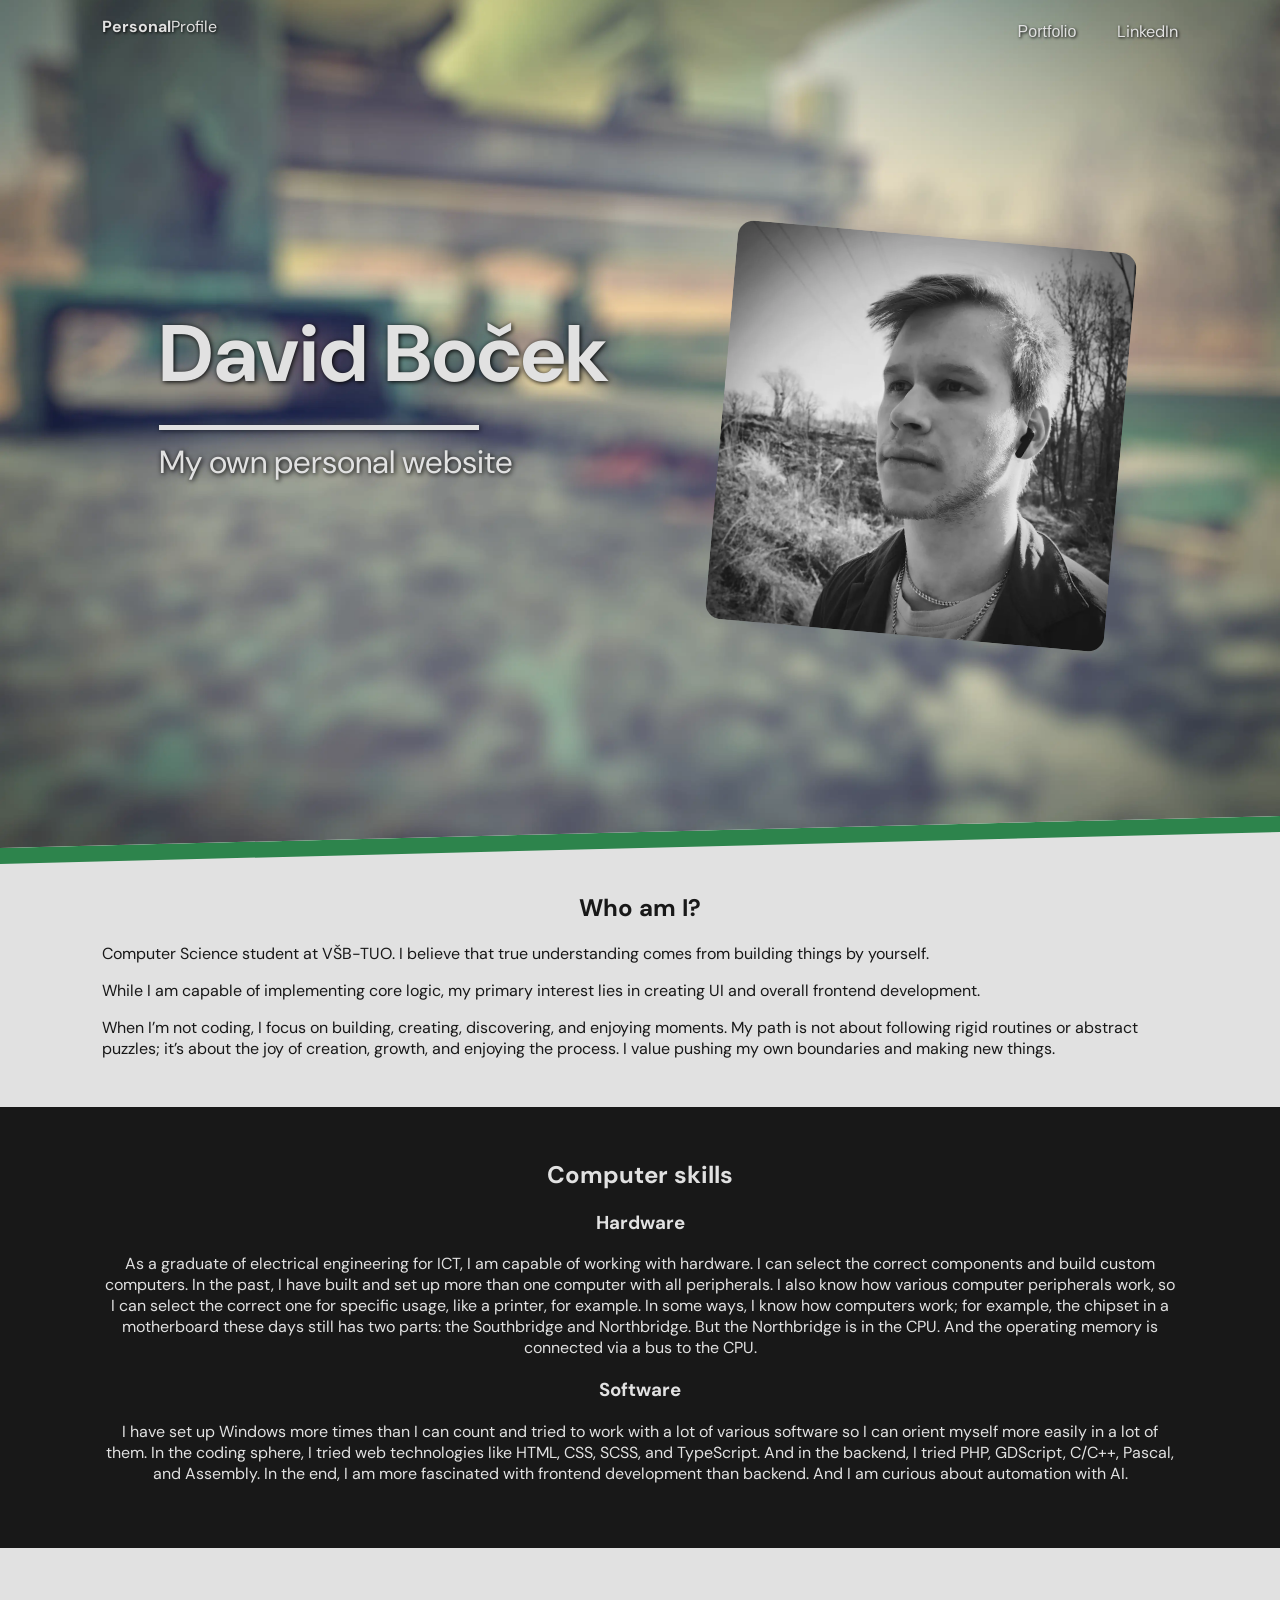
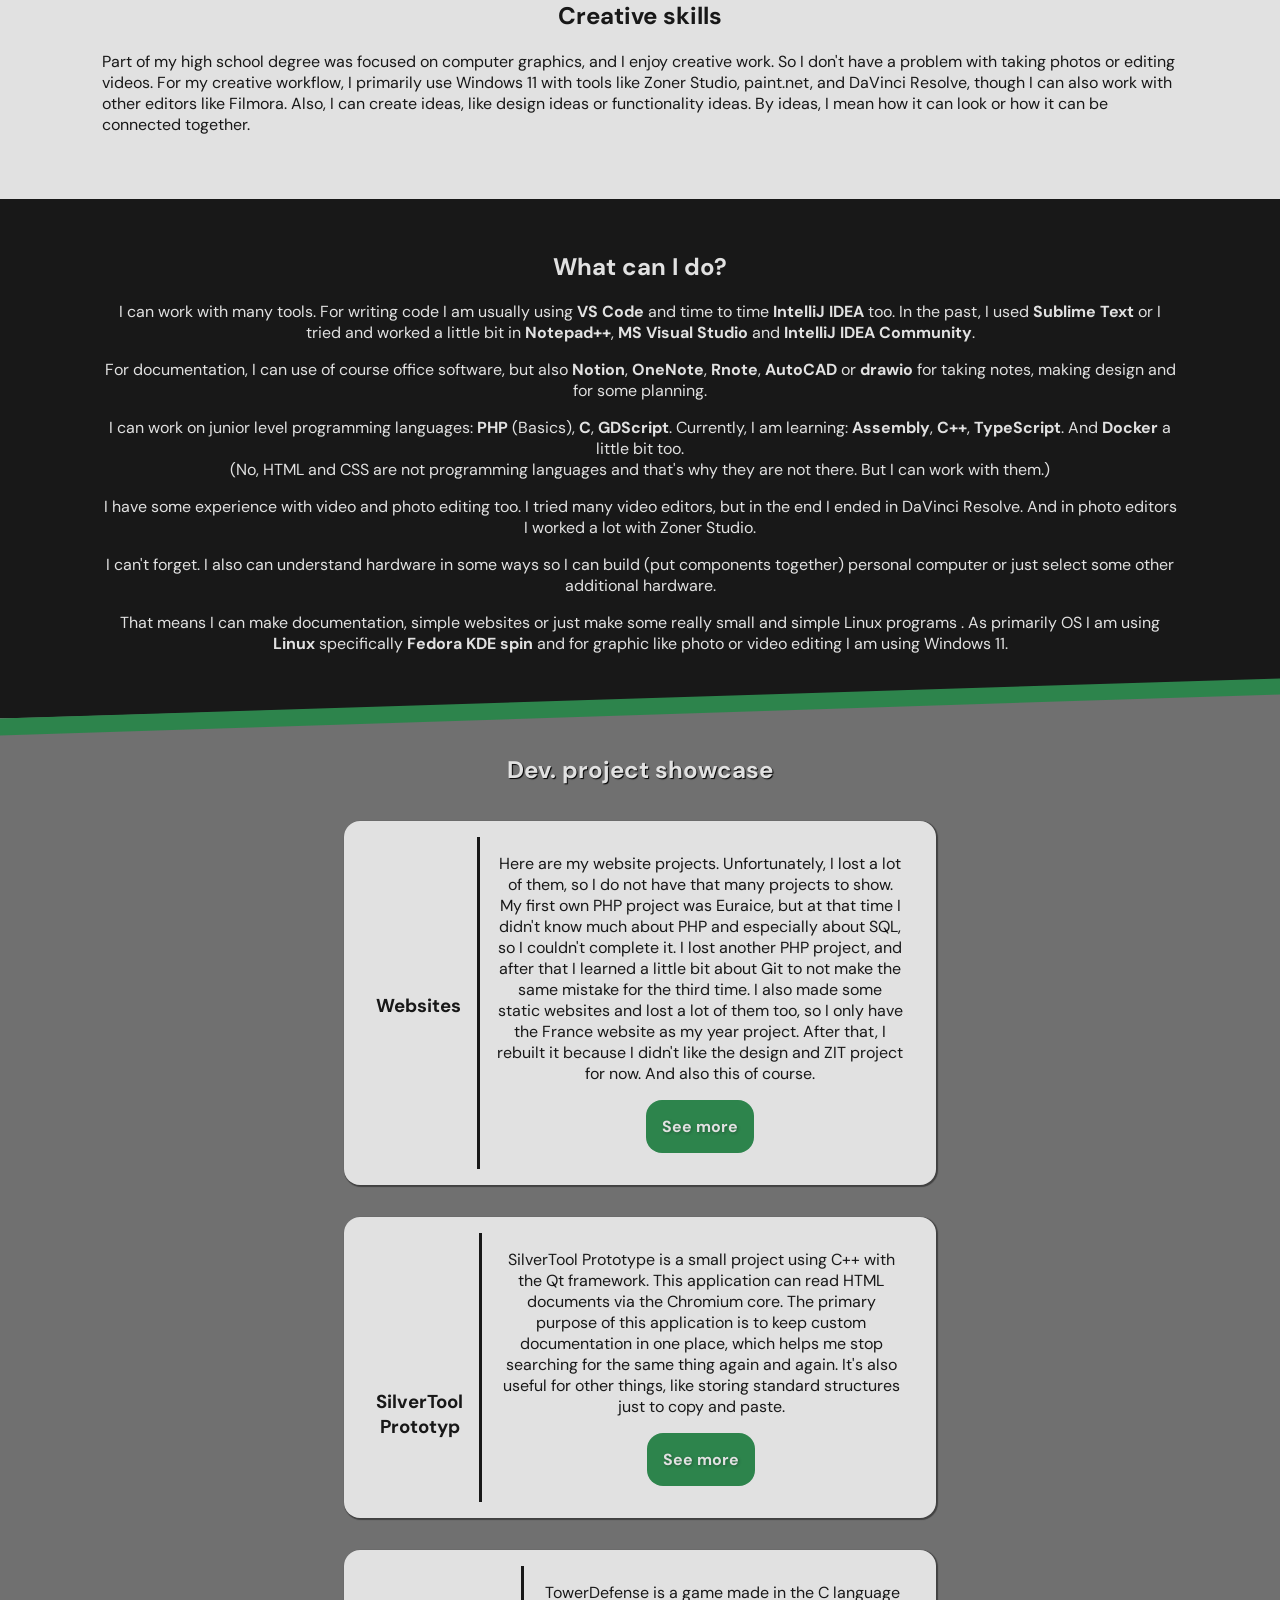
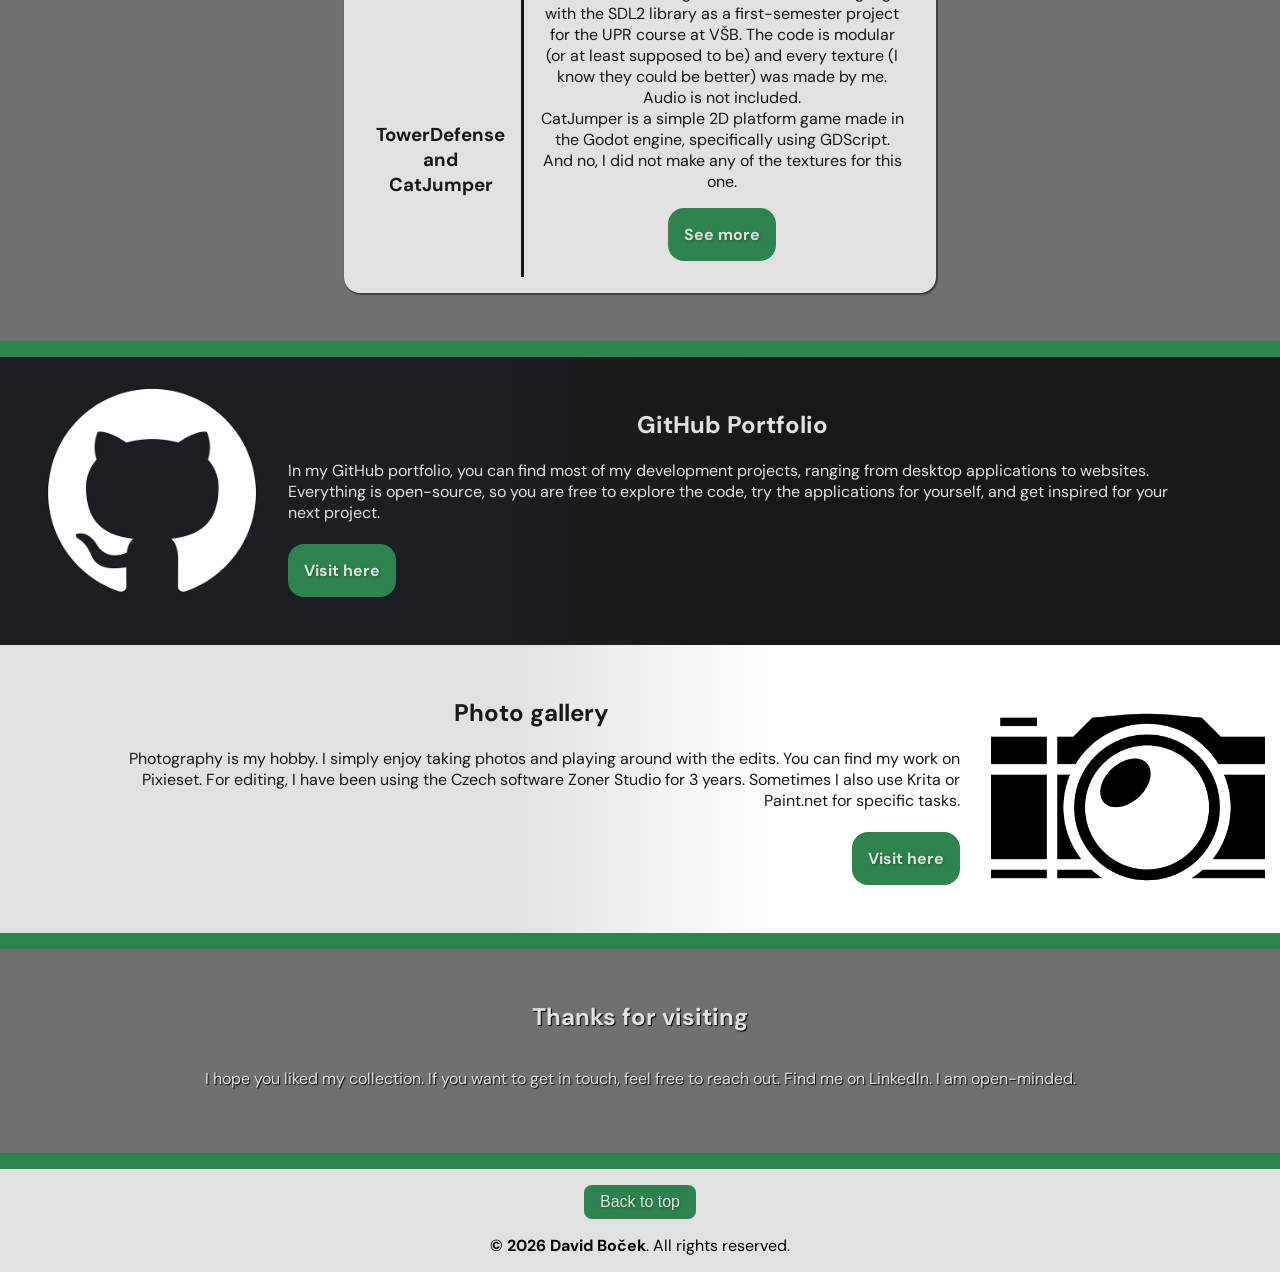
==== commit b70dd65b: "Added 2 showcase websites. Fix opacity bug in loading text animation. Fix grammar a little bit." ====
--- a/index.html
+++ b/index.html
@@ -1,14 +1,14 @@
 <!DOCTYPE html>
 <html lang="en-US">
 <head>
-  <!-- Meta tags - primary website functionals -->
+  <!-- Meta tags - primary website functions -->
   <meta charset="UTF-8">
   <meta name="viewport" content="width=device-width, initial-scale=1.0, shrink-to-fit=no">
   <meta name="theme-color" content="#2d844c">
   <meta http-equiv="X-UA-Compatible" content="ie=edge">
 
 
-  <!-- Meta tags - website informations -->
+  <!-- Meta tags - website information -->
   <meta name="author" content="David Boček">
   <meta name="keywords" content="profile, personal profile, david boček">
   <meta name="description" content="My work, my interests, and my mindset. A personal space built outside the comfort zone. Everything you need to know is right here.">
@@ -131,15 +131,15 @@
         <h2>What can I do?</h2>
         <p>
           I can work with many tools. 
-          For writing code I am usually using <strong>VS Code</strong>.
-          In past I used <strong>Sublime Text</strong> or I tried and worked a little bit in <strong>Notepad++</strong>, <strong>MS Visual Studio</strong> and <strong>IntelliJ IDEA Community</strong>.
-        </p>
-        <p>
-          For documentation I can use of course office software, but also <strong>Notion</strong>, <strong>OneNote</strong>, <strong>Rnote</strong>, <strong>AutoCAD</strong> or <strong>drawio</strong> for taking notes, making design and for some planning.
+          For writing code I am usually using <strong>VS Code</strong> and time to time <strong>IntelliJ IDEA</strong> too.
+          In the past, I used <strong>Sublime Text</strong> or I tried and worked a little bit in <strong>Notepad++</strong>, <strong>MS Visual Studio</strong> and <strong>IntelliJ IDEA Community</strong>.
+        </p>
+        <p>
+          For documentation, I can use of course office software, but also <strong>Notion</strong>, <strong>OneNote</strong>, <strong>Rnote</strong>, <strong>AutoCAD</strong> or <strong>drawio</strong> for taking notes, making design and for some planning.
         </p>
         <p>
           I can work on junior level programming languages: <strong>PHP</strong> (Basics), <strong>C</strong>, <strong>GDScript</strong>.
-          Currently I am learning: <strong>Assembly</strong>, <strong>C++</strong>, <strong>TypeScript</strong>.
+          Currently, I am learning: <strong>Assembly</strong>, <strong>C++</strong>, <strong>TypeScript</strong>.
           And <strong>Docker</strong> a little bit too.
           <br>(No, HTML and CSS are not programming languages and that's why they are not there. But I can work with them.)
         </p>
@@ -174,7 +174,7 @@
                 I lost another PHP project, and after that I learned a little bit about Git to not make the same mistake for the third time. 
                 I also made some static websites and lost a lot of them too, so I only have the France website as my year project. After that, I rebuilt it because I didn't like the design and ZIT project for now. 
                 And also this of course.
-                <div><a class="a" href="https://github.com/CreSilver/Web-portfolio" target="_blank" rel="noopener noreferrer">See&nbsp;on&nbsp;GitHub</a></div>
+                <div><a class="a" href="https://github.com/CreSilver/Web-portfolio" target="_blank" rel="noopener noreferrer">See more</a></div>
               </p>
             </div>
           </div>
@@ -189,7 +189,7 @@
                 This application can read HTML documents via the Chromium core. 
                 The primary purpose of this application is to keep custom documentation in one place, which helps me stop searching for the same thing again and again. 
                 It's also useful for other things, like storing standard structures just to copy and paste.
-                <div><a class="a" href="https://github.com/CreSilver/SilTool" target="_blank" rel="noopener noreferrer">See&nbsp;on&nbsp;GitHub</a></div>
+                <div><a class="a" href="showcase-siltool.html">See more</a></div>
               </p>
             </div>
           </div>
@@ -206,8 +206,7 @@
                 CatJumper is a simple 2D platform game made in the Godot engine, specifically using GDScript. 
                 And no, I did not make any of the textures for this one.
                 <br>
-                <div><a class="a" href="https://github.com/CreSilver/TowerDefence-C" target="_blank" rel="noopener noreferrer">TowerDefense</a></div><br>
-                <div><a class="a" href="https://github.com/CreSilver/cat-jumper" target="_blank" rel="noopener noreferrer">CatJumper</a></div>
+                <div><a class="a" href="showcase-games.html">See more</a></div>
               </p>
             </div>
           </div>
--- a/style.css
+++ b/style.css
@@ -8,6 +8,7 @@
     font-style: normal;
     min-height: 100vh;
     margin: 0;
+    background: rgb(225, 225, 225);
 }
 .background{
     z-index: -100;
@@ -42,6 +43,9 @@
     animation: slideInDown 0.5s ease-out forwards;
     -webkit-keyframes: slideInDown 0.5s ease-out forwards;
 }
+.zeroopacity{opacity: 0;}
+
+
 
 
 
@@ -83,7 +87,7 @@
 
 
 
-/* First Section */
+/* First Section - index */
 .MainSection{
     color: rgb(225, 225, 225);
     padding: 20vh 8vw 20vh 8vw;
@@ -114,6 +118,54 @@
     -webkit-keyframes: shakeX 2.5s infinite;
 }
 
+
+
+/* showcase */
+.imgbaccont-div{
+    z-index: -100;
+    background-color: #181818;
+    margin-top: -3.5rem;
+    height: 30rem;
+}
+.imgbaccont-div h1{
+    color: rgb(225, 225, 225);
+    position: absolute;
+    text-align: center;
+    width:100%;
+    margin-top: -13rem;
+    font-size: 4em;
+    text-shadow: 1px 1px 5px #181818;
+}
+.imgbaccont{
+    position: relative;
+    width: 100%;
+    height: 30rem;
+    object-fit: cover;
+    opacity: 0.25;
+}
+.sec-showcase{padding: 2rem 8vw 2rem 8vw;}
+.sec-showcase a{color: #2d844c;}
+.p-showcase{text-align: center}
+.sec-showcase article div{
+    display: flex;
+    justify-content: space-around;
+    flex-wrap: wrap;
+}
+.sillvertool_structure{max-height: 15rem;}
+.img-showcase-galery{
+    display: flex;
+    justify-content: center;
+    flex-wrap: wrap;
+}
+.img-showcase-galery div{padding: 1rem 1rem 2rem 1rem;}
+.img-showcase-galery img{
+    width: 100%;
+    max-width: 40rem;
+    min-width: 10rem;
+    border-radius: 1rem;
+    transition: all 0.3s;
+}
+.img-showcase-galery img:hover{scale: 1.1}
 
 
 
@@ -294,6 +346,13 @@
         clip-path: polygon(100% 1rem, 0% 95%, 0% 3rem, 100% 0%);
     }
     .MainSection .MainSection-text::before{opacity: 0;}
+
+    .imgbaccont{height: 100vh;}
+    .imgbaccont-div{height: 100vh;}
+    .imgbaccont-div h1{
+        margin-top: -20rem;
+        font-size: 3em;
+    }
 }
 
 @media(max-width:958px){ /* mobile */
--- a/header_footer.css
+++ b/header_footer.css
@@ -166,9 +166,9 @@
 /* FOOTER */
 footer{
     text-align: center;
-    background-color: rgb(225, 225, 225);
     width: 100vw;
     padding-top: 1rem;
+    background: rgb(225, 225, 225);
 }
 footer::before{
     content: "";
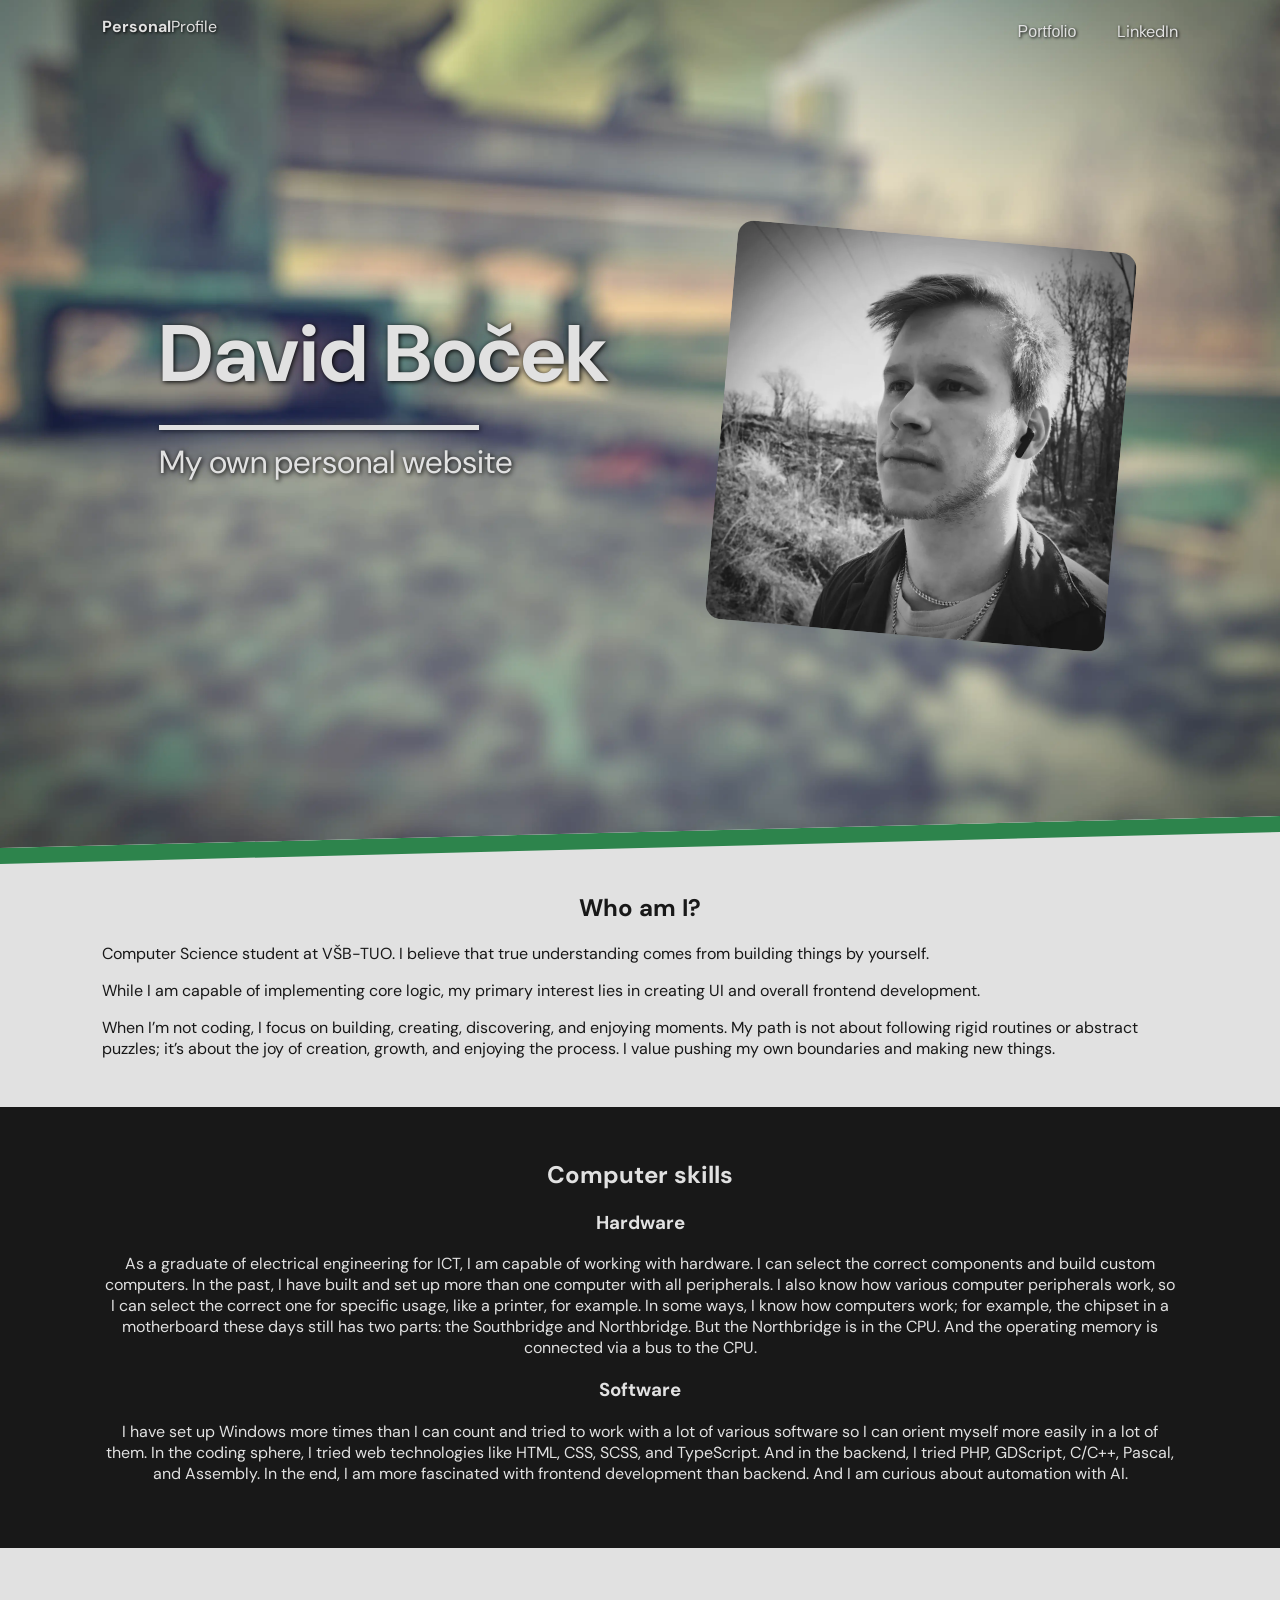
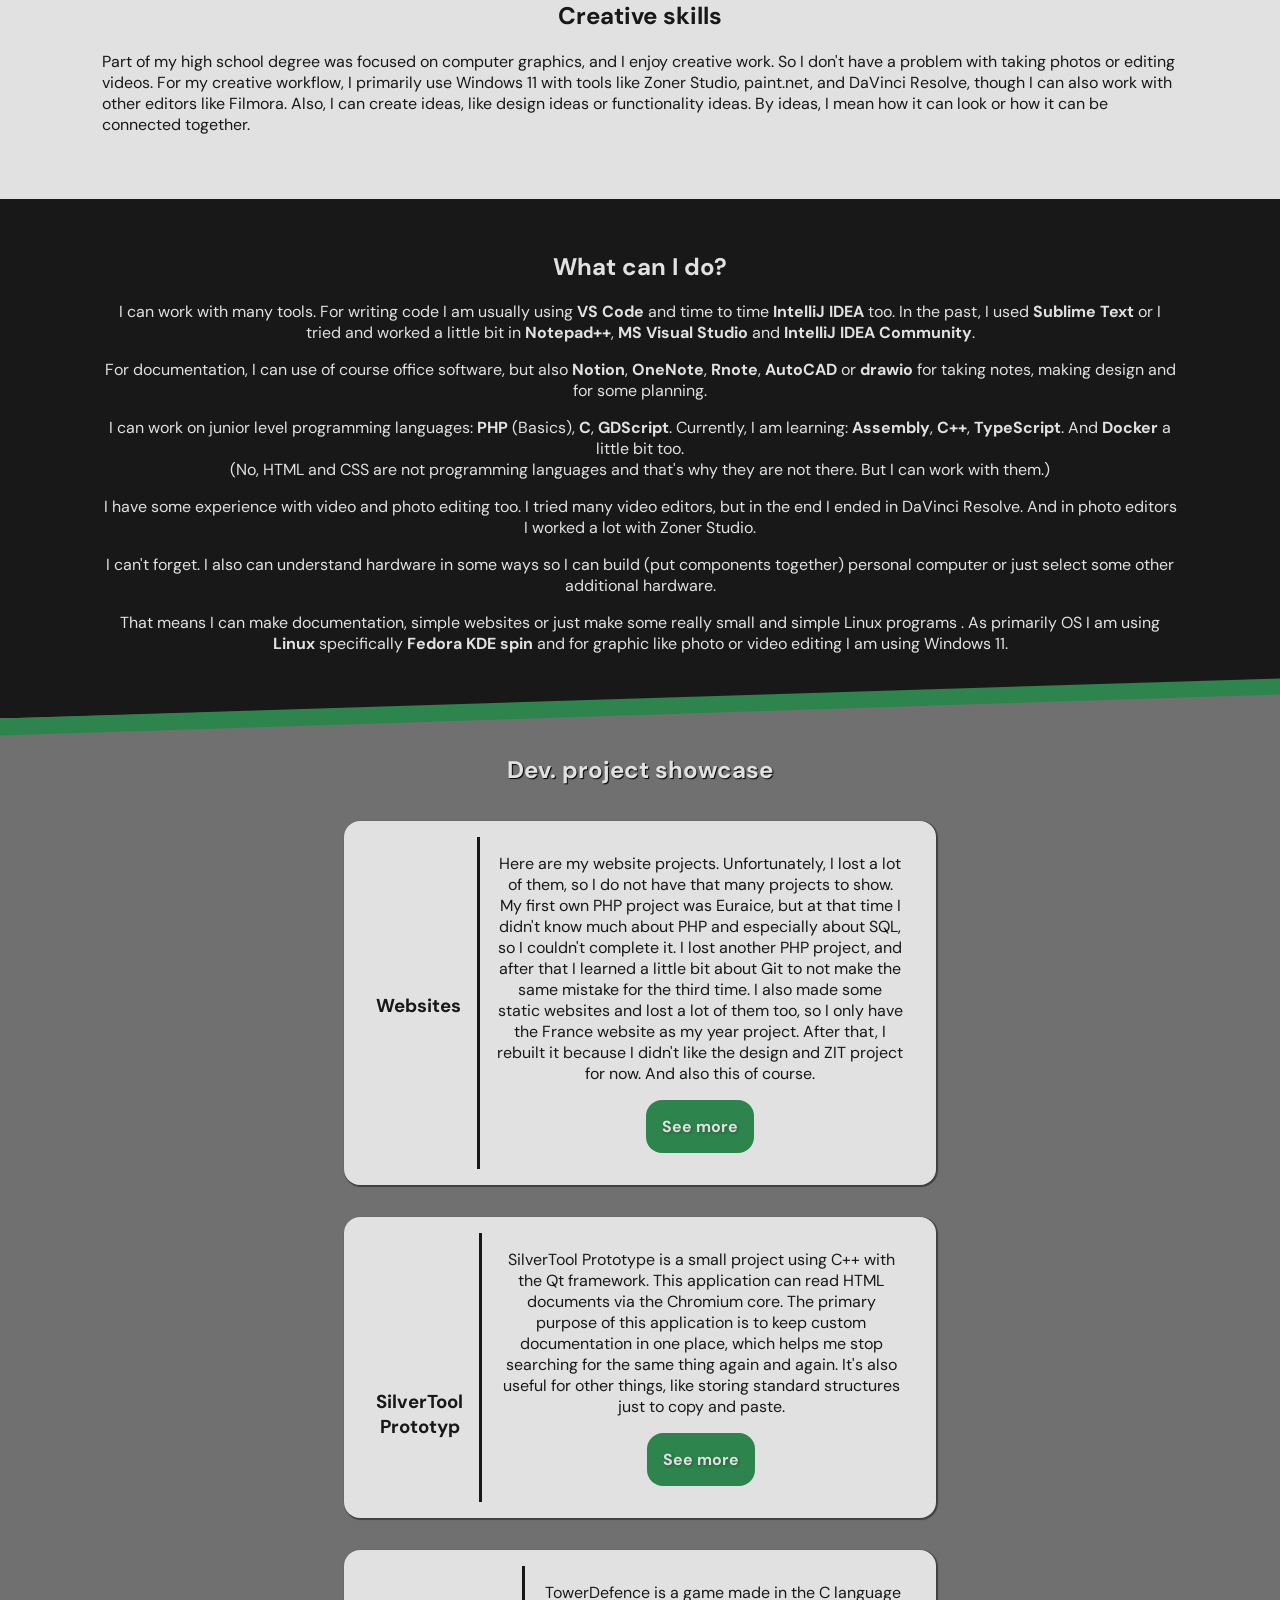
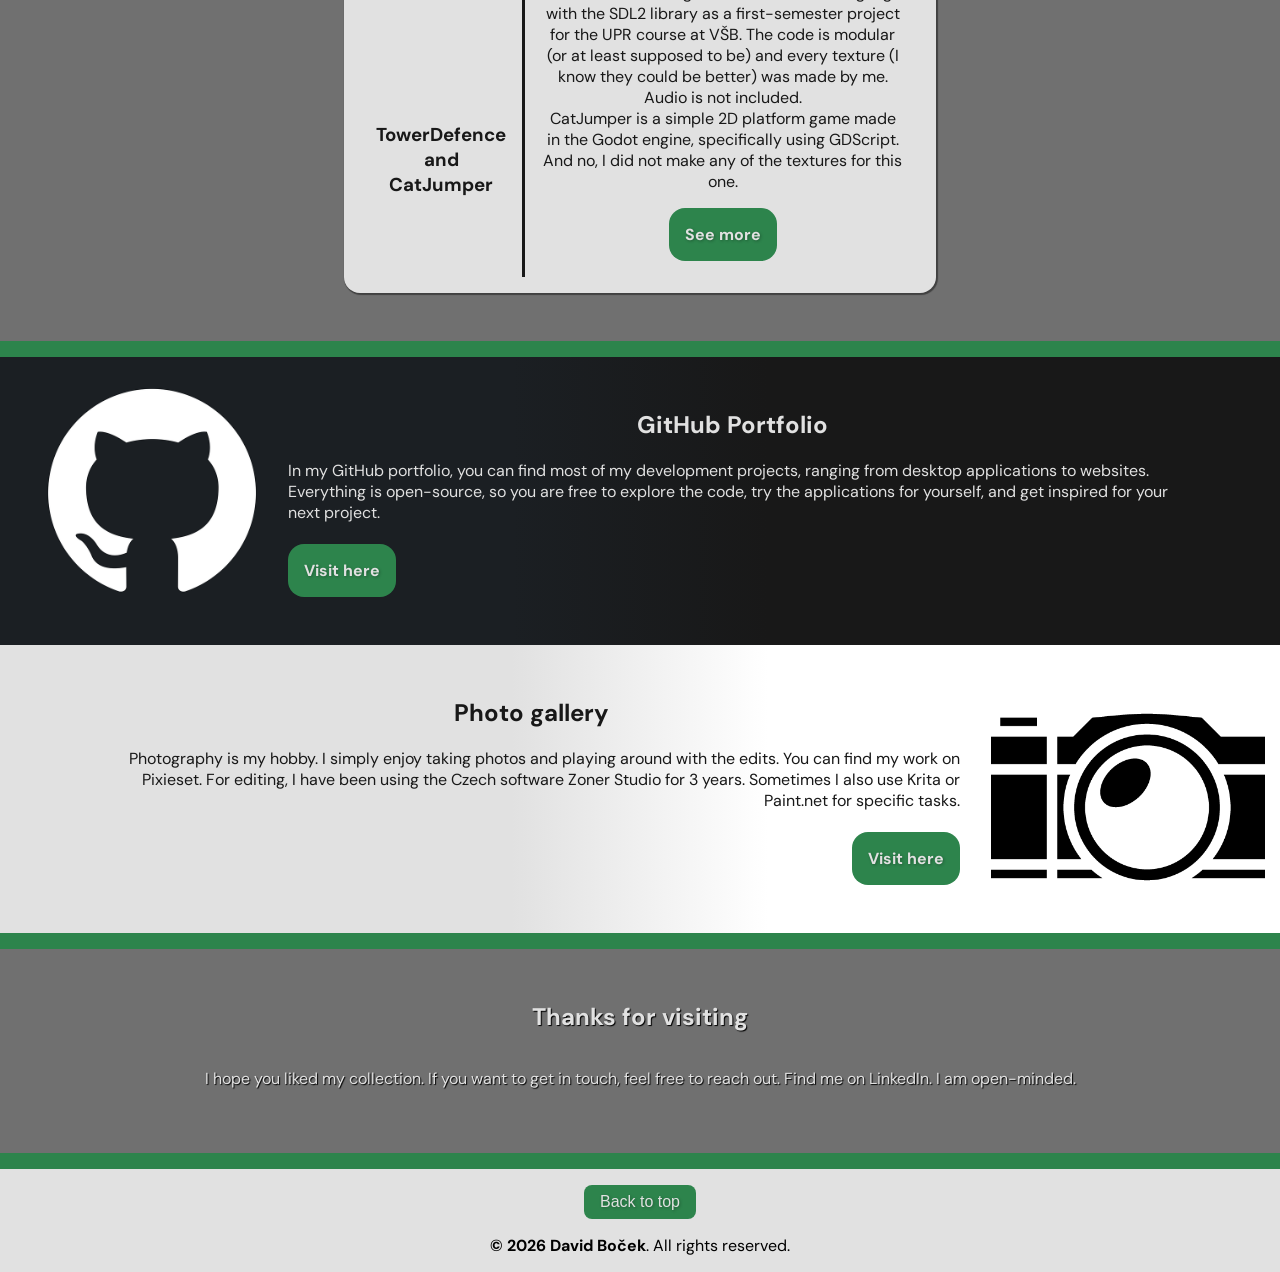
==== commit b75d72b3: "Grammar fix" ====
--- a/index.html
+++ b/index.html
@@ -196,11 +196,11 @@
 
 
           <div class="container">
-            <h3>TowerDefense and CatJumper</h3>
+            <h3>TowerDefence and CatJumper</h3>
             <div class="cont-divider"></div>
             <div class="cont-text">
               <p>
-                TowerDefense is a game made in the C language with the SDL2 library as a first-semester project for the UPR course at VŠB. 
+                TowerDefence is a game made in the C language with the SDL2 library as a first-semester project for the UPR course at VŠB. 
                 The code is modular (or at least supposed to be) and every texture (I know they could be better) was made by me. Audio is not included.
                 <br>
                 CatJumper is a simple 2D platform game made in the Godot engine, specifically using GDScript. 
--- a/style.css
+++ b/style.css
@@ -347,10 +347,11 @@
     }
     .MainSection .MainSection-text::before{opacity: 0;}
 
+    /* showcase */
     .imgbaccont{height: 100vh;}
     .imgbaccont-div{height: 100vh;}
     .imgbaccont-div h1{
-        margin-top: -20rem;
+        margin-top: -65vh;
         font-size: 3em;
     }
 }
